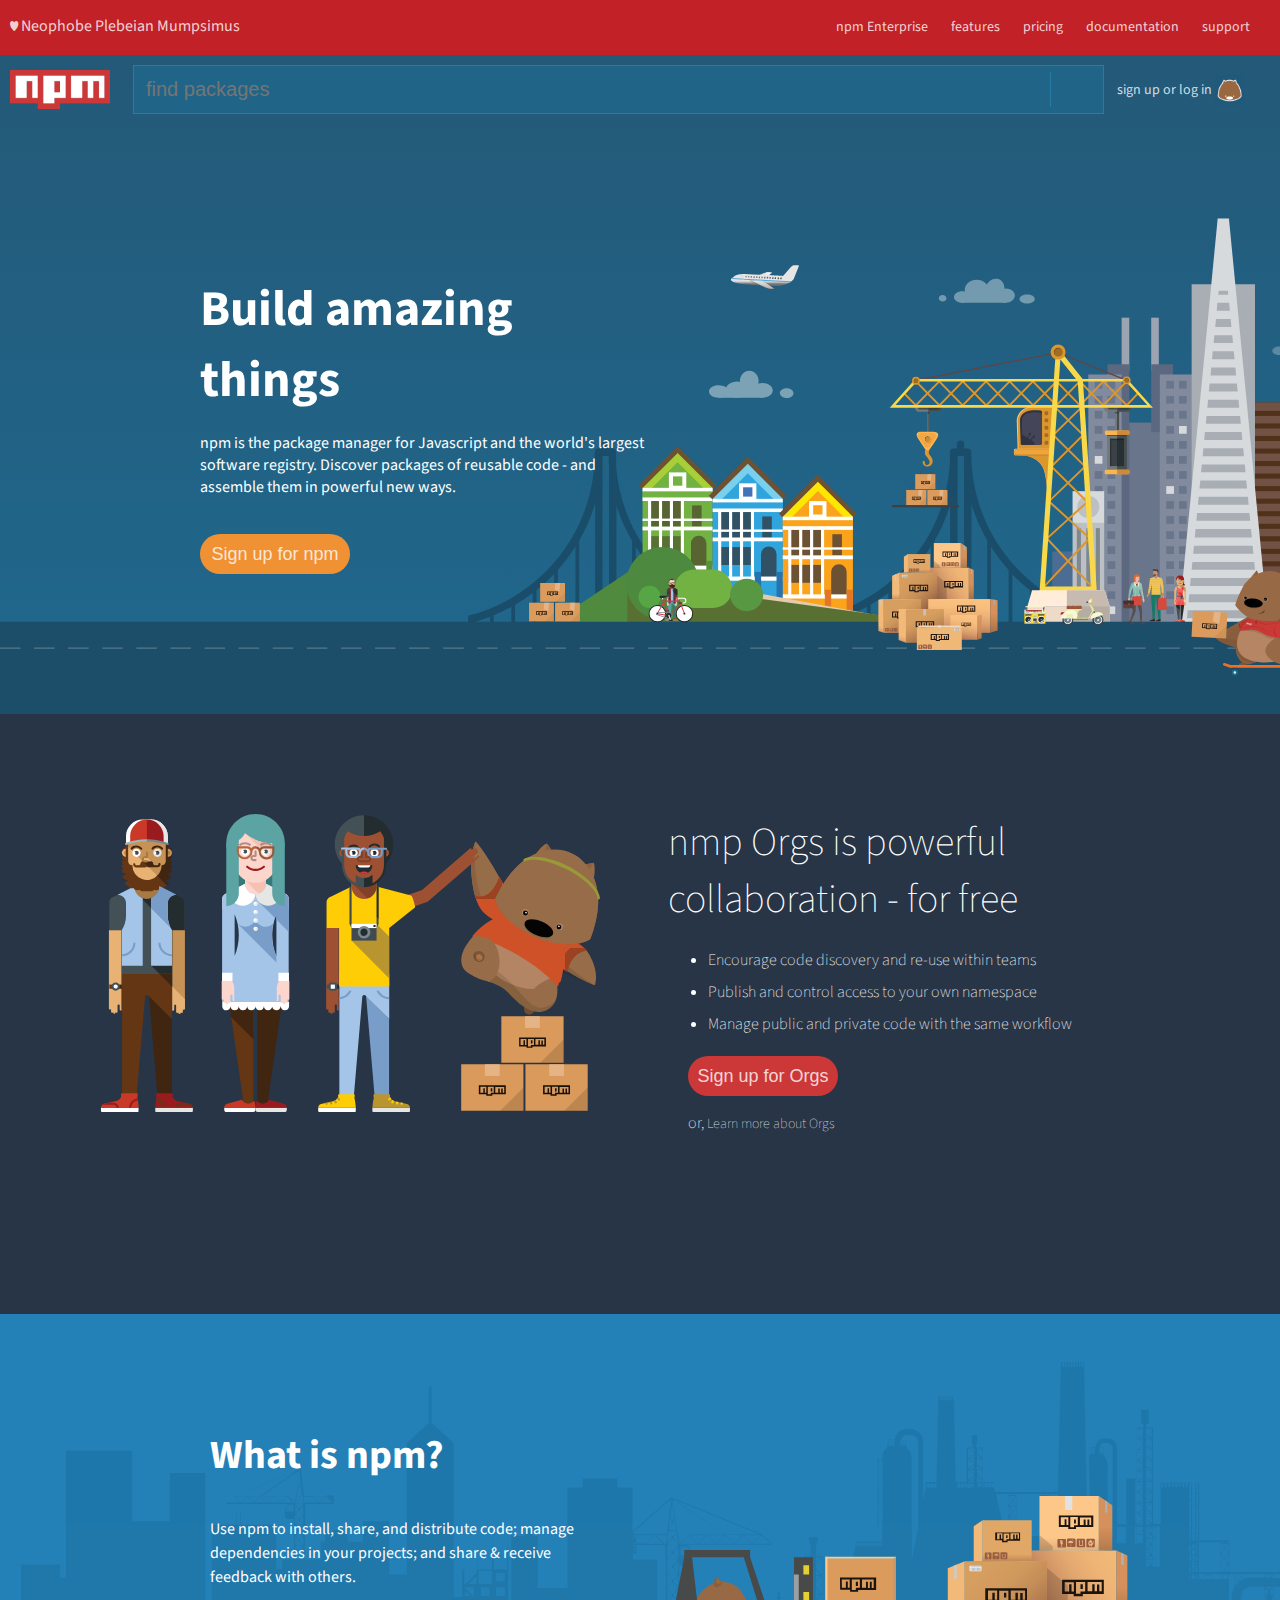
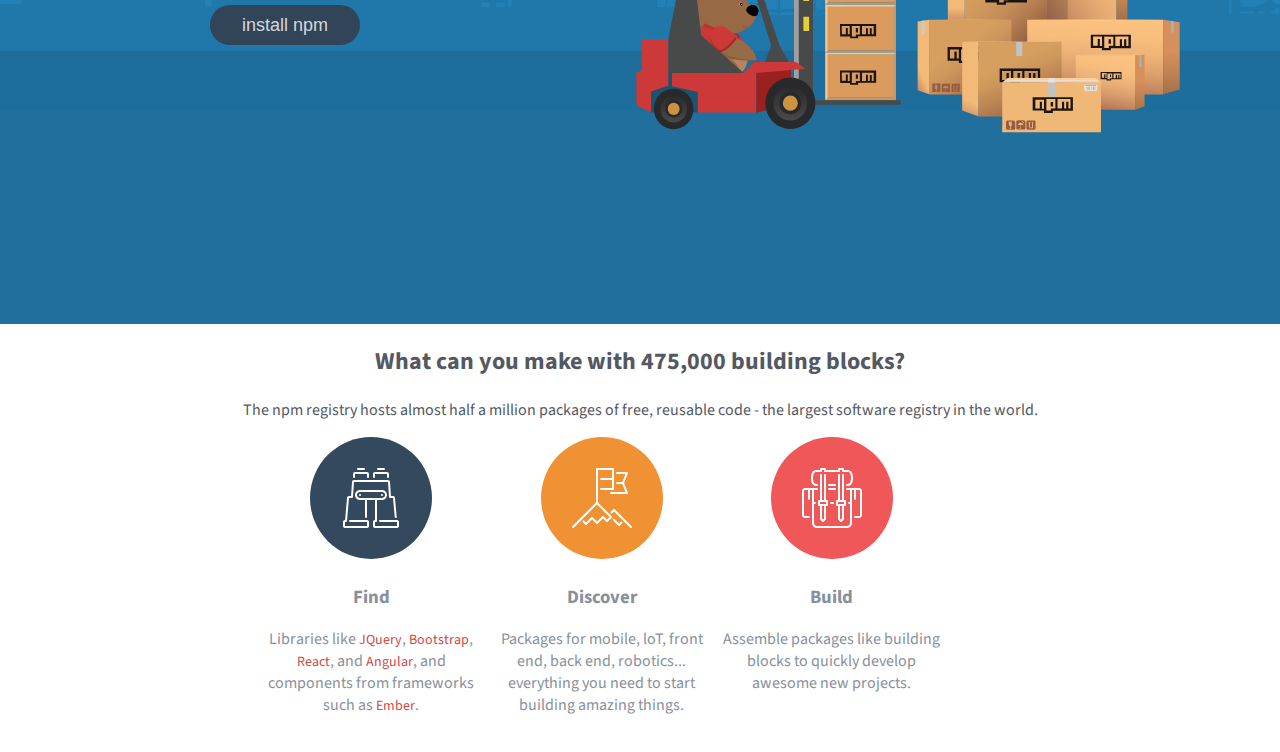
==== index.html @ 49d5bdac "Latest update for npm practice" ====
<!DOCTYPE html>
<html lang="en">
<head>
  <meta charset="UTF-8">
  <meta name="viewport" content="width=device-width, initial-scale=1.0">
  <meta http-equiv="X-UA-Compatible" content="ie=edge">
  <title>npm</title>
  <link rel="stylesheet" href="css/style.css">
  <link href="https://fonts.googleapis.com/css?family=Roboto|Source+Sans+Pro|Fira+Mono|Source+Sans+Pro|Roboto+Mono|Cutive+Mono" rel="stylesheet">
  <link rel="stylesheet" href="https://use.fontawesome.com/releases/v5.3.1/css/all.css" integrity="sha384-mzrmE5qonljUremFsqc01SB46JvROS7bZs3IO2EmfFsd15uHvIt+Y8vEf7N7fWAU" crossorigin="anonymous">
</head>
<body>
  <nav>
    <div class="top-left">
      <a href="#">♥︎</a>
      <span>Neophobe Plebeian Mumpsimus</span>
    </div>
    <ul class="top-right">
      <li><a href="#">npm Enterprise</a></li>
      <li><a href="#">features</a></li>
      <li><a href="#">pricing</a></li>
      <li><a href="#">documentation</a></li>
      <li><a href="#">support</a></li>
    </ul>
  </nav>

  <header>
    <div class="search-group">
      <div class="search-left">
        <img src="images/npm-logo.png" alt="npm logo">
          <div class="header-search">
              <input type="text" class="form-control empty" id="iconified" placeholder="find packages" /> 
              <i class="fas fa-search fa-2x bordered"></i>
          </div>
      </div>
        <div class="search-right">
          <article class="words">
            <a href="#">sign up</a>
            <span> or </span>
            <a href="#">log in</a>
          </article>
          <img src="images/bear-logo.png" alt="bear head logo">
        </div>
      </div>
    <div class="main-header">
      <div class="content-header">
        <h1>Build amazing things</h1>
        <p>npm is the package manager for Javascript and the world's largest software registry. Discover packages of reusable code - and assemble them in powerful new ways.</p>
        <button>Sign up for npm</button>
      </div>
  </div>
  </header>

  <section id="section-one">
    <div class="collab-section">
      <img src="images/collaboration.svg" alt="collaboration">
      <div class="collab-content">
        <h1 class="heading">nmp Orgs is powerful collaboration - for free</h1>
        <ul>
          <li>Encourage code discovery and re-use within teams</li>
          <li>Publish and control access to your own namespace</li>
          <li>Manage public and private code with the same workflow</li>
        </ul>
          <div class="sign-btn">
            <button>Sign up for Orgs</button>
            <p>or, <a href="#">Learn more about Orgs</a></p>
          </div>
      </div>
    </div>
  </section>

  <section id="section-two">
    <div class="info-section">
     <h2 class="heading-info">What is npm?</h2>
      <p>Use npm to install, share, and distribute code; manage dependencies in your projects; and share & receive feedback with others. </p>
      <button>install npm</button>
    </div>
  </section>

  <section id="section-three">
    <div class="top-make">
      <h2>What can you make with 475,000 building blocks?</h2>
      <p>The npm registry hosts almost half a million packages of free, reusable code - the largest software registry in the world.</p>  
    </div>

    <div class="bottom-make">
    <div class="find">
      <img src="images/binoculars.svg" alt="binoculars icon">
      <h3>Find</h3>
      <p>Libraries like <a href="#">JQuery</a>, <a href="#">Bootstrap</a>, <a href="#">React</a>, and <a href="#">Angular</a>, and components from frameworks such as <a href="#">Ember</a>.</p>
    </div>

    <div class="discover">
      <img src="images/mountain-flag.svg" alt="mountain and flag icon">
      <h3>Discover</h3>
      <p>Packages for mobile, loT, front end, back end, robotics... everything you need to start building amazing things.</p>
    </div>

    <div class="build">
      <img src="images/backpack.svg" alt="backpack icon">
      <h3>Build</h3> 
      <p>Assemble packages like building blocks to quickly develop awesome new projects.</p>
    </div>
  </div>
  </section>
  
</body>
</html>
---- css/style.css ----
body {
  padding: 0;
  margin: 0;
  font-family: 'Source Sans Pro', sans-serif;
}

nav {
  background-color: #C12127;
  color: rgba(255,255,255,0.8);
  padding-top: 15px;
  height: 40px;
  margin: 0;
}

nav a {
  color: rgba(255,255,255,0.8);
  text-decoration: none;
}

.top-right {
  float: right;
  padding: 0;
  margin: 0 20px 0 0;
}

.top-right li {
  display: inline-block;
  margin: 0 10px;
}

.top-left {
  display: inline-block;
  vertical-align: text-bottom;
  padding-left: 10px;
}

header {
  background-image: url(../images/city-scape.svg);
}

.search-group {
  display: inline-block;
  width: 100%;
  margin-top: 10px;
}

.search-left img {
  width: 100px;
  height: auto;
  padding: 0;
  margin: 0;
}

.search-left {
  display: inline-block;
  width: 87%;
  height: auto;
}

.search-left img, input {
  display: inline-block;
  height: auto;
  margin: 5px 0;
  vertical-align: middle;
  margin-left: 10px;
}

.search-left input {
  width: 93%;
  height: 35px;
  font-size: 125%;
  background-color: rgb(32, 101, 136);
  border: none;
  outline: none;
  padding-right: 0;
  margin-right: 0;
}


div.header-search {
  background-color: rgb(32, 101, 136);
  border: 1px solid #277ba5;
  width: 87%;
  display: inline-block;
  margin-left: 20px;
  margin-right: 0;
}

i.bordered {
  height: 35px;
  border-left: 1px solid #277ba5;
  display: inline-block;
  width: 3%;
  padding-left: 7px;
}

.fas {
  vertical-align: middle;
  color: rgba(255,255,255,0.8);
}

.search-right {
  display: inline-block;
  width: 10%;
  margin-left: 0;
}

.search-right img {
  width: 30px;
}

.search-right img, .words {
  display: inline-block;
  vertical-align: middle;
}

.search-right .words, a {
  color: rgba(255,255,255,0.8);
  text-decoration: none;
  font-size: 14px;
}

.main-header {
  width: 100%;
  height: 600px;
  margin: 0 auto;
  display: inline-block;
}

.content-header {
  width: 35%;
  margin: 160px auto 0 200px;;
  color: #fff;
}

.content-header h1 {
  font-size: 50px;
  margin-bottom: 0;
}

.content-header button {
  background-color: rgb(240, 146, 51);
  color: rgba(255,255,255,0.8);
  width: 150px;
  height: 40px;
  border-radius: 25px; 
  border: none;
  font-size: 18px;
  margin-top: 20px;
  -webkit-transition: background-color .5s;
  -moz-transition: background-color .5s;
  -o-transition: background-color .5s;
  transition: background-color .5s; 
}

.content-header button:hover {
  background-color: rgb(237, 128, 18);
  cursor: pointer;
}

.collab-section {
  background-color: rgb(39, 53, 71);
  color: #fff;
  height: 600px;
  margin: 0;
  padding: 0;
}

.collab-section img {
  width: 500px;
  height: auto;
  margin: 100px 0 0 100px;
}

.collab-content {
  width: 40%;
  float: right;
  margin: 100px 100px 0 0;
  font-weight: lighter;
}

.collab-content button {
  background-color: rgb(203, 56, 55);
  color: rgba(255,255,255,0.8);
  width: 150px;
  height: 40px;
  border-radius: 25px; 
  border: none;
  font-size: 18px;
}

.collab-content button:hover {
  cursor: pointer;
}

.sign-btn {
  margin: 10px 0 0 20px;
}

.heading {
  font-size: 40px;
  font-weight: lighter;
  margin: 0;
  width: 80%;
}

.collab-content a:hover {
  text-decoration: underline;
  font-weight: bold;
}

.collab-content li {
  line-height: 200%;
}

#section-two {
  background-image: url(../images/forklift.svg);
  background-repeat: no-repeat;
  background-size: cover;
  height: 600px;
  margin: 0;
  padding-top: 10px;
  position: relative;
}

.info-section {
  position: absolute;
  color: #fff;
  width: 30%;
  left: 200px;
  top: 70px;
  padding: 10px;
}

.heading-info {
  font-size: 40px;
}

.info-section button {
  background-color: rgb(49, 68, 88);
  color: rgba(255,255,255,0.8);
  width: 150px;
  height: 40px;
  border-radius: 25px; 
  border: none;
  font-size: 18px;
  -webkit-transition: background-color .5s;
  -moz-transition: background-color .5s;
  -o-transition: background-color .5s;
  transition: background-color .5s;
}

.info-section button:hover {
  background-color:rgb(64, 88, 114);
  cursor: pointer; 
}

.info-section p {
  line-height: 150%;
}

.top-make {
  margin: 20px auto 0;
  width: 80%;
  text-align: center;
  color: rgb(83, 88, 98);
}

.bottom-make {
  margin: 0 auto 20px;
  width: 60%;
  text-align: center;
  display: flex;
  color: rgb(135, 145, 156);
}

.bottom-make a {
  color: rgb(208, 74, 73);
}

.bottom-make a:hover {
  text-decoration: underline;
}

.find, .discover, .build {
  width: 30%;
  justify-content: space-between;
}
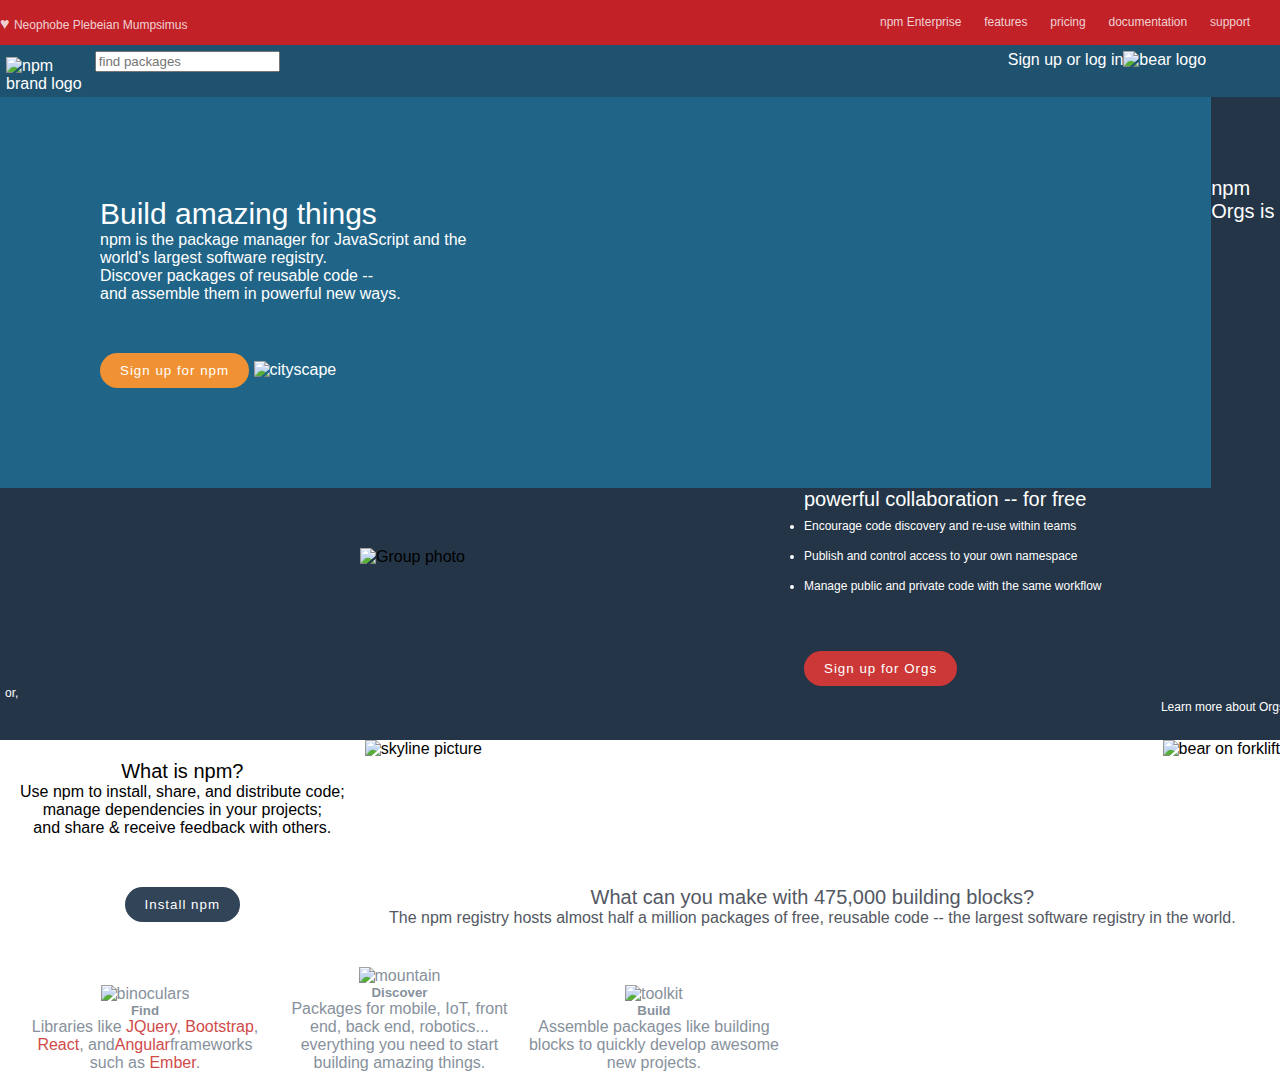
==== commit af2e4bb4: "updated prework html assignment" ====
--- a/index.html
+++ b/index.html
@@ -5,104 +5,111 @@
   <meta name="viewport" content="width=device-width, initial-scale=1.0">
   <meta http-equiv="X-UA-Compatible" content="ie=edge">
   <title>npm</title>
-  <link rel="stylesheet" href="css/style.css">
-  <link href="https://fonts.googleapis.com/css?family=Roboto|Source+Sans+Pro|Fira+Mono|Source+Sans+Pro|Roboto+Mono|Cutive+Mono" rel="stylesheet">
-  <link rel="stylesheet" href="https://use.fontawesome.com/releases/v5.3.1/css/all.css" integrity="sha384-mzrmE5qonljUremFsqc01SB46JvROS7bZs3IO2EmfFsd15uHvIt+Y8vEf7N7fWAU" crossorigin="anonymous">
+  <link rel="stylesheet" type="text/css" href="style.css">
 </head>
 <body>
-  <nav>
-    <div class="top-left">
-      <a href="#">♥︎</a>
-      <span>Neophobe Plebeian Mumpsimus</span>
+  <!-- Your code goes here -->
+
+  <!--Nav Bar-->
+<nav>
+  <div class="top-left">
+    <a class = "heart" href="#">♥︎</a>
+    <span class="acronym">Neophobe Plebeian Mumpsimus</span>
+  </div>
+  <ul class="top-links">
+    <li><a href="#">npm Enterprise</a></li>
+    <li><a href="#">features</a></li>
+    <li><a href="#">pricing</a></li>
+    <li><a href="#">documentation</a></li>
+    <li><a href="#">support</a></li>
+  </ul>
+</nav>
+
+<!--Header w/ Heading-->
+<section class="top-background">
+  <div class="search-bar div-shape">
+  <img class="npm" src="../img/npm-logo.png" alt="npm brand logo">
+  <form class="top-form" action="#" placeholder="find packages">
+    <label for="text">
+      <input placeholder ="find packages" type="text">
+    </label>
+  </form>
+  <p class="bear">Sign up or log in</p>
+  <img class="bear" src="../img/bear-logo.png" alt="bear logo">
+  </div>
+  <div class="first-center div-shape">
+  <h2 class="top motto">Build amazing things</h2>
+  <p>npm is the package manager for JavaScript and the <br> world's largest
+  software registry. <br> Discover packages of reusable code -- <br> and assemble them in powerful new ways.</p>
+  <button class="orange">Sign up for npm</button>
+  <img class="cs" src="../img/city-scape.svg" width:100px; height: 100px; alt="cityscape">
+  </div>
+  </div>
+</section>
+
+<!--Section 1 w/ Heading and Ul-->
+<section id="Features" class="second-bg">
+  <div class="second-pic div-shape">
+      <img class="collabo" src="../img/collaboration.svg" width: 50px; height 50px; alt="Group photo">
+  </div>
+  <div class="second-text div-shape">
+      <h3>npm Orgs is powerful collaboration -- for free</h3>
+    <ul>
+      <li>Encourage code discovery and re-use within teams</li>
+      <li>Publish and control access to your own namespace</li>
+      <li>Manage public and private code with the same workflow</li>
+    </ul>
+    <button class="red">Sign up for Orgs</button>
+    <p>or,</p>
+    <a href="#">Learn more about Orgs</a>
+  </div>
+</section>
+
+<!--Section 2 w/ Heading-->
+<section id="About Us" class="third-bg">
+<div>
+  <img class="3rd" src="../img/3rdsection.jpe" alt="skyline picture">
+  <div class="third-text div-shape">
+  <h3>What is npm?</h3>
+  <p>Use npm to install, share, and distribute code; <br> manage dependencies in your projects; <br> and share & receive feedback with others.</p>
+<button class="gray">Install npm</button>
+</div>
+<div class="bear-lift">
+<img src="../img/forklift.svg" alt="bear on forklift">
+</div>
+</section>
+
+<!--Section 3 w/ Heading and Div's-->
+<section id="Options" class="fourth-bg">
+  <br>
+  <br>
+  <br>
+  <br>
+  <br>
+  <br>
+  <div class="fourth-box div-shape">
+<h3>What can you make with 475,000 building blocks?</h3>
+<p>The npm registry hosts almost half a million packages of free, reusable code -- the largest software registry in the world.</p>
+  </div>
+
+<div class="choices div-shape">
+  <div class="binoc">
+  <img src="../img/binoculars.svg" alt="binoculars">
+    <h5>Find</h5>
+      <p>Libraries like <span class="lang">JQuery</span>, <span class="lang">Bootstrap</span>, <span class="lang">React</span>, and<span class="lang">Angular</span>frameworks such as <span class="lang">Ember</span>.</p>
+      </div>
+      <div class="mtn">
+      <img src="../img/mountain-flag.svg" alt="mountain">
+    <h5>Discover</h5>
+      <p>Packages for mobile, IoT, front end, back end, robotics... everything you need to start building amazing things.</p>
+      </div>
+      <div class="bp">
+      <img src="../img/backpack.svg" alt="toolkit">
+  <h5>Build</h5>
+  <p>Assemble packages like building blocks to quickly develop awesome new projects.</p>
     </div>
-    <ul class="top-right">
-      <li><a href="#">npm Enterprise</a></li>
-      <li><a href="#">features</a></li>
-      <li><a href="#">pricing</a></li>
-      <li><a href="#">documentation</a></li>
-      <li><a href="#">support</a></li>
-    </ul>
-  </nav>
-
-  <header>
-    <div class="search-group">
-      <div class="search-left">
-        <img src="images/npm-logo.png" alt="npm logo">
-          <div class="header-search">
-              <input type="text" class="form-control empty" id="iconified" placeholder="find packages" /> 
-              <i class="fas fa-search fa-2x bordered"></i>
-          </div>
-      </div>
-        <div class="search-right">
-          <article class="words">
-            <a href="#">sign up</a>
-            <span> or </span>
-            <a href="#">log in</a>
-          </article>
-          <img src="images/bear-logo.png" alt="bear head logo">
-        </div>
-      </div>
-    <div class="main-header">
-      <div class="content-header">
-        <h1>Build amazing things</h1>
-        <p>npm is the package manager for Javascript and the world's largest software registry. Discover packages of reusable code - and assemble them in powerful new ways.</p>
-        <button>Sign up for npm</button>
-      </div>
-  </div>
-  </header>
-
-  <section id="section-one">
-    <div class="collab-section">
-      <img src="images/collaboration.svg" alt="collaboration">
-      <div class="collab-content">
-        <h1 class="heading">nmp Orgs is powerful collaboration - for free</h1>
-        <ul>
-          <li>Encourage code discovery and re-use within teams</li>
-          <li>Publish and control access to your own namespace</li>
-          <li>Manage public and private code with the same workflow</li>
-        </ul>
-          <div class="sign-btn">
-            <button>Sign up for Orgs</button>
-            <p>or, <a href="#">Learn more about Orgs</a></p>
-          </div>
-      </div>
     </div>
   </section>
 
-  <section id="section-two">
-    <div class="info-section">
-     <h2 class="heading-info">What is npm?</h2>
-      <p>Use npm to install, share, and distribute code; manage dependencies in your projects; and share & receive feedback with others. </p>
-      <button>install npm</button>
-    </div>
-  </section>
-
-  <section id="section-three">
-    <div class="top-make">
-      <h2>What can you make with 475,000 building blocks?</h2>
-      <p>The npm registry hosts almost half a million packages of free, reusable code - the largest software registry in the world.</p>  
-    </div>
-
-    <div class="bottom-make">
-    <div class="find">
-      <img src="images/binoculars.svg" alt="binoculars icon">
-      <h3>Find</h3>
-      <p>Libraries like <a href="#">JQuery</a>, <a href="#">Bootstrap</a>, <a href="#">React</a>, and <a href="#">Angular</a>, and components from frameworks such as <a href="#">Ember</a>.</p>
-    </div>
-
-    <div class="discover">
-      <img src="images/mountain-flag.svg" alt="mountain and flag icon">
-      <h3>Discover</h3>
-      <p>Packages for mobile, loT, front end, back end, robotics... everything you need to start building amazing things.</p>
-    </div>
-
-    <div class="build">
-      <img src="images/backpack.svg" alt="backpack icon">
-      <h3>Build</h3> 
-      <p>Assemble packages like building blocks to quickly develop awesome new projects.</p>
-    </div>
-  </div>
-  </section>
-  
 </body>
 </html>
--- a/style.css
+++ b/style.css
@@ -0,0 +1,214 @@
+* {
+  margin:0 auto;
+  max width: 100%;
+}
+
+body{
+  font-family: Verdana, Geneva, Tahoma, sans-serif;
+  font-weight:lighter;
+}
+
+.div-shape {
+  margin:0 auto;
+  padding:20px 20px;
+}
+button {
+  border-radius:25px;
+  color:white;
+  letter-spacing:1px;
+  padding:10px 20px;
+  border-style:none;
+  margin:50px 0 0 0;
+}
+.orange {
+  background-color: rgb(240,146,51);
+}
+
+.red {
+  background-color: rgb(203,56,55);
+}
+
+.gray {
+  background-color: rgb(49,68,88);
+}
+
+h2 {
+  font-size:30px;
+  font-weight:lighter;
+}
+
+h3 {
+  font-size: 20px;
+  font-weight: lighter;
+}
+
+/* span languages */
+
+.lang {
+  color: rgb(208,74,73);
+}
+ /* Nav Bar */
+nav {
+  background-color: #C12127;
+  color: rgba(255,255,255,0.8);
+  padding-top: 15px;
+  height: 30px;
+}
+
+nav a {
+  color: rgba(255,255,255,0.8);
+  text-decoration: none;
+}
+
+.acronym {
+  font-size:12px;
+}
+
+.top-left {
+  font-family: Verdana, Geneva, Tahoma, sans-serif;
+  position: absolute;
+}
+
+.top-links {
+  display: inline-block;
+  float: right;
+  padding: 0;
+  margin: 0 20px 0 0;
+  font-family: Verdana, Geneva, Tahoma, sans-serif;
+  font-size:10px;
+}
+
+.top-links li {
+  display: inline-block;
+  margin: 0 10px;
+  font-family: Verdana, Geneva, Tahoma, sans-serif;
+  font-size:12px;
+}
+
+/* Header */
+
+.npm {
+  width:7%;
+  padding: 6px 0 0 0;
+  float:left;
+}
+
+.top-form {
+  background: rgba(31,82,111);
+  width: 72%;
+  float:left;
+  max-width:100%;
+}
+
+.bear {
+  float:left;
+  height:40px;
+  position:relative;
+
+}
+
+#top-background {
+  background-color:rgb(31,82,111);
+}
+
+.search-bar {
+  background-color: rgb(31,82,111);
+  color:white;
+  height:40px;
+  padding:6px;
+}
+
+.first-center {
+  width:100%;
+  background: rgb(32,101,136);
+  color: white;
+  padding:100px;
+  float:left;
+  max-width:79%;
+}
+
+.cs {
+  
+}
+
+/* Section 1 */
+
+.second-bg {
+  background:rgb(36,53,71);
+  height:200%;
+}
+
+.collabo {
+  width:60%;
+  padding:60px 60px 60px 40px;
+  float:left;
+}
+
+.second-pic {
+  width:50%;
+}
+
+.second-text {
+  width:100%;
+  color:white;
+  font-size:12px;
+  padding:40px 5px 40px 5px;
+}
+
+/* Section 2 */
+
+.third-bg {
+  backg
+  background-color: rgb(40,50,70);
+  position:relative;
+  height:
+}
+
+.third-text {
+  text-align:center;
+  float:left;
+}
+
+.bear-lift {
+float:right;
+}
+
+/* Section 3 */
+
+.fourth-box {
+  text-align: center;
+  background-color:white;
+  color: rgb(83,88,98);
+}
+
+.choices {
+  background-color:white;
+  color: rgb(135,145,156);
+  display: inline-block;
+  text-align:center;
+}
+
+.binoc {
+  display: inline-block;
+  max-width:250px;
+}
+
+.mtn {
+  display: inline-block;
+  max-width:250px;
+}
+
+.bp {
+  display: inline-block;
+  max-width:250px;
+}
+
+.second-text ul {
+  line-height:30px;
+}
+
+.second-text a {
+  text-decoration:none;
+  color:white;
+  float: right;
+}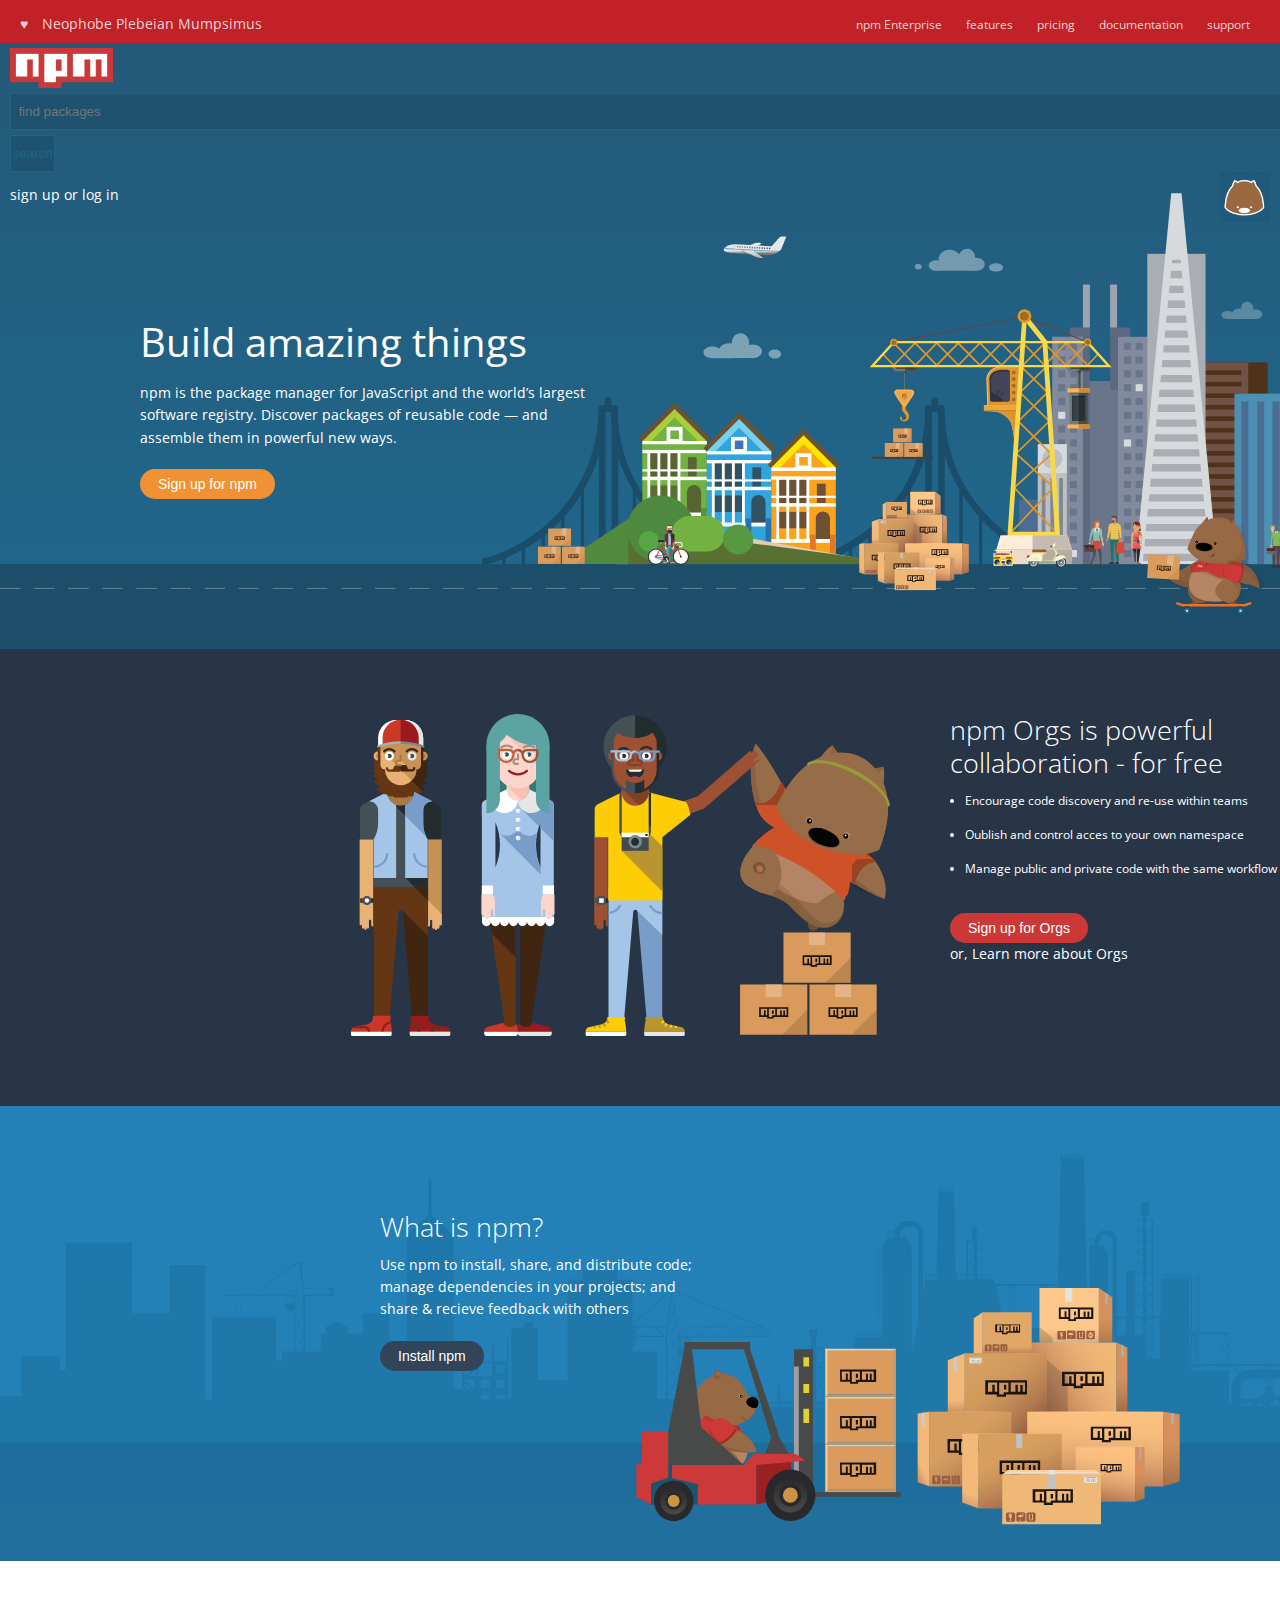
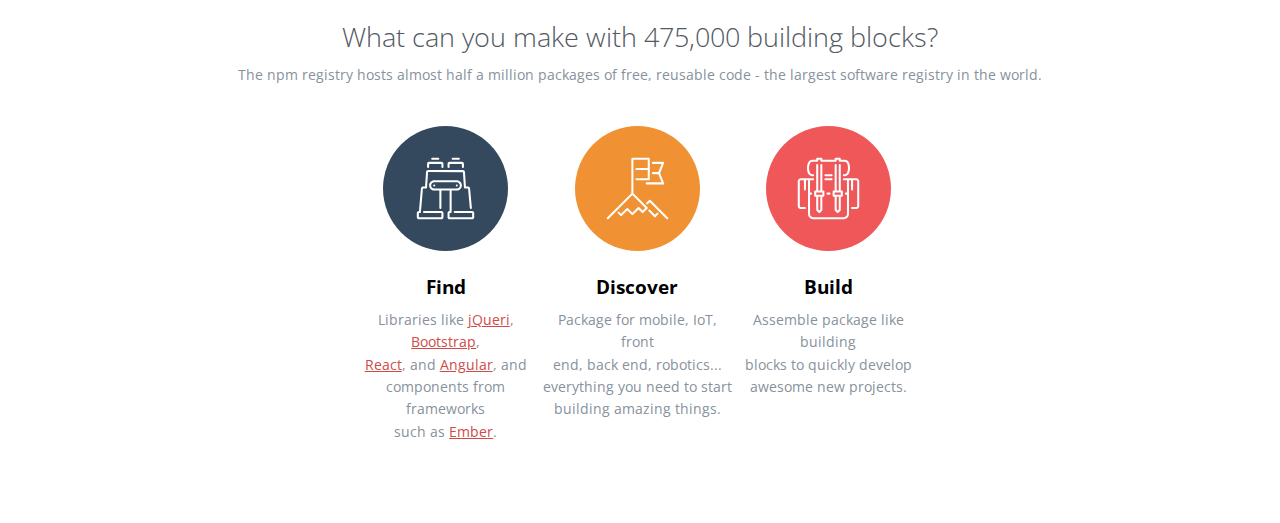
==== commit 94bc0d08: "Initial changes - I have unified buttons and I have fixed divs dimensions" ====
--- a/index.html
+++ b/index.html
@@ -1,114 +1,114 @@
 <!DOCTYPE html>
 <html lang="en">
 <head>
+  <link rel="stylesheet" type="text/css" href="styles.css">
   <meta charset="UTF-8">
   <meta name="viewport" content="width=device-width, initial-scale=1.0">
   <meta http-equiv="X-UA-Compatible" content="ie=edge">
   <title>npm</title>
-  <link rel="stylesheet" type="text/css" href="style.css">
 </head>
 <body>
-  <!-- Your code goes here -->
 
-  <!--Nav Bar-->
-<nav>
-  <div class="top-left">
-    <a class = "heart" href="#">♥︎</a>
-    <span class="acronym">Neophobe Plebeian Mumpsimus</span>
-  </div>
-  <ul class="top-links">
-    <li><a href="#">npm Enterprise</a></li>
-    <li><a href="#">features</a></li>
-    <li><a href="#">pricing</a></li>
-    <li><a href="#">documentation</a></li>
-    <li><a href="#">support</a></li>
-  </ul>
-</nav>
+  <!-- barra de navegación -->
+  <nav>
+    <div class="top-left">
+      <a class="heart" href="#">♥︎</a>
+      <span class="acronym">Neophobe Plebeian Mumpsimus</span>
+    </div>
+    <ul class="top-links">
+      <li><a href="#">npm Enterprise</a></li>
+      <li><a href="#">features</a></li>
+      <li><a href="#">pricing</a></li>
+      <li><a href="#">documentation</a></li>
+      <li><a href="#">support</a></li>
+    </ul>
+  </nav>
 
-<!--Header w/ Heading-->
-<section class="top-background">
-  <div class="search-bar div-shape">
-  <img class="npm" src="../img/npm-logo.png" alt="npm brand logo">
-  <form class="top-form" action="#" placeholder="find packages">
-    <label for="text">
-      <input placeholder ="find packages" type="text">
-    </label>
-  </form>
-  <p class="bear">Sign up or log in</p>
-  <img class="bear" src="../img/bear-logo.png" alt="bear logo">
-  </div>
-  <div class="first-center div-shape">
-  <h2 class="top motto">Build amazing things</h2>
-  <p>npm is the package manager for JavaScript and the <br> world's largest
-  software registry. <br> Discover packages of reusable code -- <br> and assemble them in powerful new ways.</p>
-  <button class="orange">Sign up for npm</button>
-  <img class="cs" src="../img/city-scape.svg" width:100px; height: 100px; alt="cityscape">
-  </div>
-  </div>
-</section>
+  <!-- header -->
+  <header>
+    <div class="top-background">
+      <img class="header-logo" src="images/npm-logo.png" alt="logo">
+      <form class="top-left" action="#">
+        <input class="header-bar" type="text" placeholder="  find packages">
+        <button class="search-bar" type="submit" value="send">search</button>
+      </form>
+      <div>
+        <p class="header-link"><a href="#">sign up</a> or <a href="#">log in</a></p>
+        <img class="log-bear" src="images/bear-logo.png" alt="bear logo">
+      </div>
+    </div>
+    <div class="clearfix"></div>
+    <div class="header-content">
+        <h1>Build amazing things</h1>
+        <p>npm is the package manager for JavaScript and the world’s largest
+          <br>software registry. Discover packages of reusable code — and
+          <br>assemble them in powerful new ways.</p>
+        <button class="button"><a href="#">Sign up for npm</a></button>
+    </div>
+  </header>
 
-<!--Section 1 w/ Heading and Ul-->
-<section id="Features" class="second-bg">
-  <div class="second-pic div-shape">
-      <img class="collabo" src="../img/collaboration.svg" width: 50px; height 50px; alt="Group photo">
-  </div>
-  <div class="second-text div-shape">
-      <h3>npm Orgs is powerful collaboration -- for free</h3>
+  <!-- primera sección -->
+  <section id="collaboration">
+  <div class="collaboration-content">
+    <img src="images/collaboration.svg" alt="collaboration image" width="60%" height="60%" relative>
+    <div class="collaboration-text">
+    <h2>npm Orgs is powerful<br>collaboration - for free</h2>
     <ul>
       <li>Encourage code discovery and re-use within teams</li>
-      <li>Publish and control access to your own namespace</li>
+      <li>Oublish and control acces to your own namespace</li>
       <li>Manage public and private code with the same workflow</li>
     </ul>
-    <button class="red">Sign up for Orgs</button>
-    <p>or,</p>
-    <a href="#">Learn more about Orgs</a>
+    <button class="button collaboration-button"><a href="#">Sign up for Orgs</a></button>
+    <br><p>or, <a href="#">Learn more about Orgs</a></p>
   </div>
-</section>
+  </div><div class="clearfix"></div>
+  </section>
 
-<!--Section 2 w/ Heading-->
-<section id="About Us" class="third-bg">
-<div>
-  <img class="3rd" src="../img/3rdsection.jpe" alt="skyline picture">
-  <div class="third-text div-shape">
-  <h3>What is npm?</h3>
-  <p>Use npm to install, share, and distribute code; <br> manage dependencies in your projects; <br> and share & receive feedback with others.</p>
-<button class="gray">Install npm</button>
-</div>
-<div class="bear-lift">
-<img src="../img/forklift.svg" alt="bear on forklift">
-</div>
-</section>
+  <!-- segunda sección -->
+  <section id="information-npm">
+    <div class="information-text">
+    <h2>What is npm?</h2>
+    <p>Use npm to install, share, and distribute code;
+      <br>manage dependencies in your projects; and
+      <br>share & recieve feedback with others</p>
+    <button class="button information-button"><a href="#">Install npm</a></button>
+    </div><div class="clearfix"></div>
+  </section>
 
-<!--Section 3 w/ Heading and Div's-->
-<section id="Options" class="fourth-bg">
-  <br>
-  <br>
-  <br>
-  <br>
-  <br>
-  <br>
-  <div class="fourth-box div-shape">
-<h3>What can you make with 475,000 building blocks?</h3>
-<p>The npm registry hosts almost half a million packages of free, reusable code -- the largest software registry in the world.</p>
+  <!-- tercera sección -->
+  <section id="build">
+  <div class="build-heading">
+    <h2>What can you make with 475,000 building blocks?</h2>
+    <p class="paragraph">The npm registry hosts almost half a million packages of free, reusable code - the largest software registry in the world.</p>
   </div>
 
-<div class="choices div-shape">
-  <div class="binoc">
-  <img src="../img/binoculars.svg" alt="binoculars">
-    <h5>Find</h5>
-      <p>Libraries like <span class="lang">JQuery</span>, <span class="lang">Bootstrap</span>, <span class="lang">React</span>, and<span class="lang">Angular</span>frameworks such as <span class="lang">Ember</span>.</p>
-      </div>
-      <div class="mtn">
-      <img src="../img/mountain-flag.svg" alt="mountain">
-    <h5>Discover</h5>
-      <p>Packages for mobile, IoT, front end, back end, robotics... everything you need to start building amazing things.</p>
-      </div>
-      <div class="bp">
-      <img src="../img/backpack.svg" alt="toolkit">
-  <h5>Build</h5>
-  <p>Assemble packages like building blocks to quickly develop awesome new projects.</p>
+  <div class="build-content">
+    <div class="build-box col-3">
+      <img class="img" src="images/binoculars.svg" alt="binoculars image">
+      <h3>Find</h3>
+      <p>Libraries like <a href="#">jQueri</a>, <a href="#">Bootstrap</a>,
+        <br><a href="#">React</a>, and <a href="#">Angular</a>, and
+        <br>components from frameworks
+        <br>such as <a href="#">Ember</a>.</p>
     </div>
+    
+    <div class="build-box col-3 col-middle">
+      <img class="img" src="images/mountain-flag.svg" alt="mountain image">
+      <h3>Discover</h3>
+      <p>Package for mobile, IoT, front
+        <br>end, back end, robotics...
+        <br>everything you need to start
+        <br>building amazing things.</p>
     </div>
+
+    <div class="build-box col-3">
+      <img class="img" src="images/backpack.svg" alt="backpack image">
+      <h3>Build</h3>
+      <p>Assemble package like building
+        <br>blocks to quickly develop
+        <br>awesome new projects.</p>
+    </div>
+  </div><div class="clearfix"></div>
   </section>
 
 </body>
--- a/styles.css
+++ b/styles.css
@@ -0,0 +1,248 @@
+@import url('https://fonts.googleapis.com/css?family=Open+Sans:300,400');
+
+* {
+  margin: 0;
+  padding: 0;
+}
+
+.clearfix { clear: both;}
+
+body{
+  font-family: "Open Sans", sans-serif;
+  line-height: 1.4em;
+}
+
+h1 {
+  font-size: 2.5rem;
+  line-height: 2em;
+  font-weight: normal;
+}
+
+h2 {
+  font-size: 1.7em;
+  line-height: 1.2em;
+  font-weight: lighter;
+  margin-bottom: 10px;
+}
+
+h3 {
+  color: black;
+  margin-bottom: 10px;
+}
+
+p {
+  font-size: 14px;
+}
+
+li {
+  margin-bottom: 12px;
+  margin-left: 15px;
+  font-size: 12px;
+}
+
+.button {
+  background: rgb(240, 146, 51);
+  color: #fff;
+  font-size: 14px;
+  border: none;
+  border-radius: 20px;
+  margin-top: 20px;
+  padding: 7px 18px;
+}
+
+/* Estilos del Navegador-Menú */
+
+nav {
+  background-color: #C12127;
+  color: rgba(255,255,255,0.8);
+  padding: 13px 0 30px;
+  font-size: .875rem;
+}
+
+nav a {
+  color: rgba(255,255,255,0.8);
+  text-decoration: none;
+}
+
+.top-left {
+  margin: 0 10px;
+  float:left;
+}
+
+.heart {
+  margin: 0 10px;
+}
+
+.top-links {
+  display: inline-block;
+  float: right;
+  padding: 0;
+  margin: 0 20px 0 0;
+}
+
+.top-links li {
+  display: inline-block;
+  margin: 0 10px;
+}
+
+/* Estilos del Header */
+
+#top-background {
+  background: rgb(32, 101, 136);
+}
+
+header {
+  background: url(images/city-scape.svg) 0 0 no-repeat;
+  background-size: cover;
+  padding: 0 0 150px;
+  color: #fff;
+}
+
+          /* Primer Div */
+.header-logo {
+  height: 40px;
+  margin: 5px 0 0 10px;
+  float: left;
+}
+
+.header-bar {
+  background: rgb(31, 82, 111);
+  width: 1300px;
+  height: 35px;
+  margin-top: 5px;
+  border: 1px solid rgb(32, 101, 136);
+  float: left;
+}
+
+.search-bar {
+  background: rgb(31, 82, 111);
+  color: rgb(32, 101, 136);
+  width: 45px;
+  height: 37px;
+  margin-top: 5px;
+  border: 1px solid rgb(32, 101, 136);
+  float: left;
+}
+
+header a {
+  color: #fff;
+  text-decoration: none;
+}
+
+.header-link {
+  float: left;
+  position:relative;
+  margin: 12px 0 0px 10px;
+}
+
+.log-bear {
+  float:right;
+  position: relative;
+  height:50px;
+  margin-right: 10px;
+}
+
+          /* Segundo Div */
+
+.header-content {
+  width: 1000px;
+  margin: 80px auto 0;
+}
+
+/*  Estilos de la primera sección */
+
+#collaboration {
+  background: rgb(39, 53, 71);
+  width: auto;
+  padding: 5px 0 70px;
+  margin: 0 auto;
+  color: #fff;
+}
+
+#collaboration a {
+  text-decoration: none;
+  color: #fff;
+}
+
+.collaboration-content{
+  width: 1200px;
+  margin: 0 350px;
+}
+
+#collaboration img{
+  width: 45%;
+  float: left;
+  margin: 5% 5% 0 0;
+}
+
+.collaboration-text {
+  width: 50%;
+  float: left;
+  margin: 60px 0 0;
+}
+
+.collaboration-button {
+  background: rgb(203, 56, 55);
+}
+
+/* Estilos de la segunda sección */
+
+#information-npm {
+  background: url(images/forklift.svg) 0 0 no-repeat;
+  background-size: cover;
+  padding: 5px 0 450px;
+  color: #fff;
+  position: relative;
+}
+
+#information-npm a {
+  text-decoration: none;
+  color: #fff;
+}
+
+.information-text {
+  position: absolute;
+  margin: 100px 0 0 380px;
+}
+
+.information-button {
+  background: rgb(49, 68, 88);
+}
+
+/* Tercera sección*/
+
+.build-heading {
+  background: white;
+  text-align: center;
+  margin: 60px 0 40px;
+  color: rgb(83, 88, 98);
+}
+
+.build-heading .paragraph {
+  color: rgb(135, 145, 156);
+}
+
+.build-content {
+  margin: 0 auto;
+  color: rgb(135, 145, 156);
+  margin: 0 350px;
+}
+
+.build-box {
+  text-align: center;
+  padding-bottom: 80px;
+}
+
+.build-box .img {
+  width: 125px;
+  margin-bottom: 20px;
+}
+
+.build-box a{
+  color:rgb(208, 74, 73);
+}
+
+.col-3 {
+  float: left;
+  width: 33%;
+}
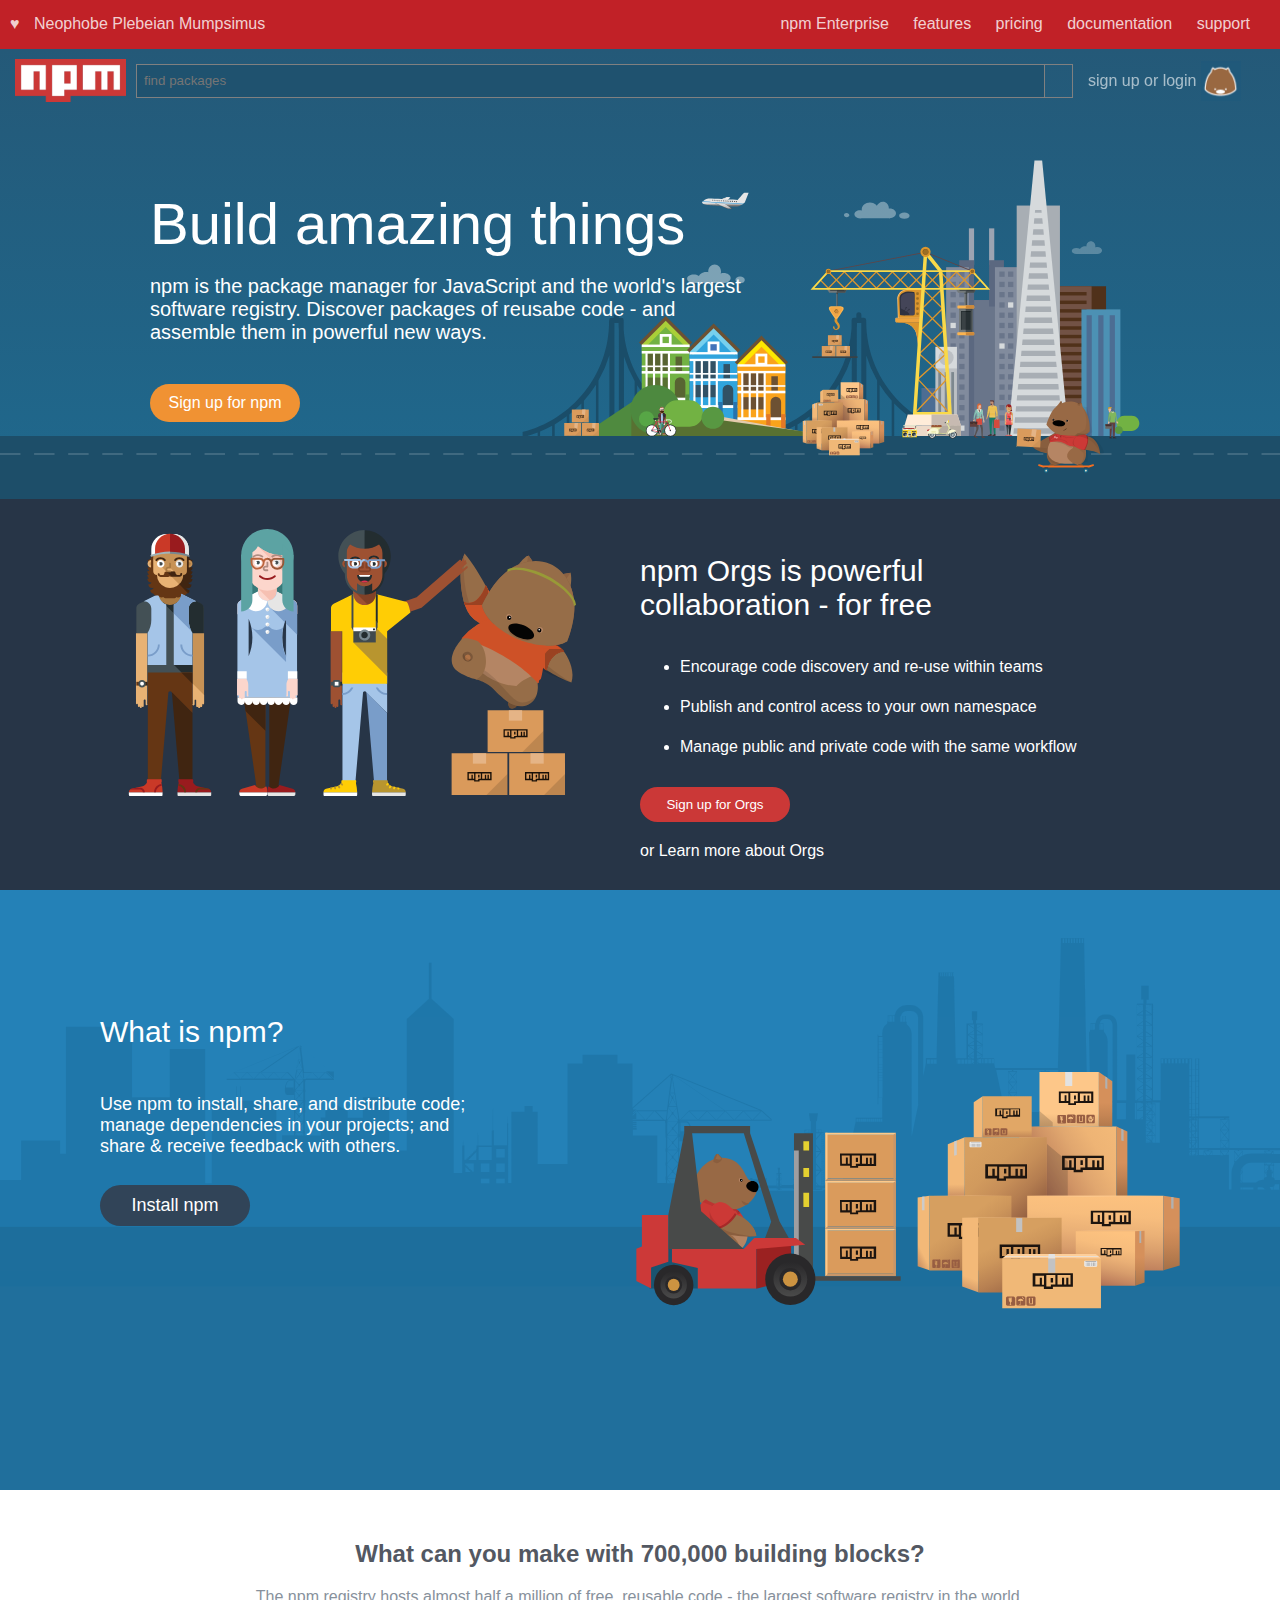
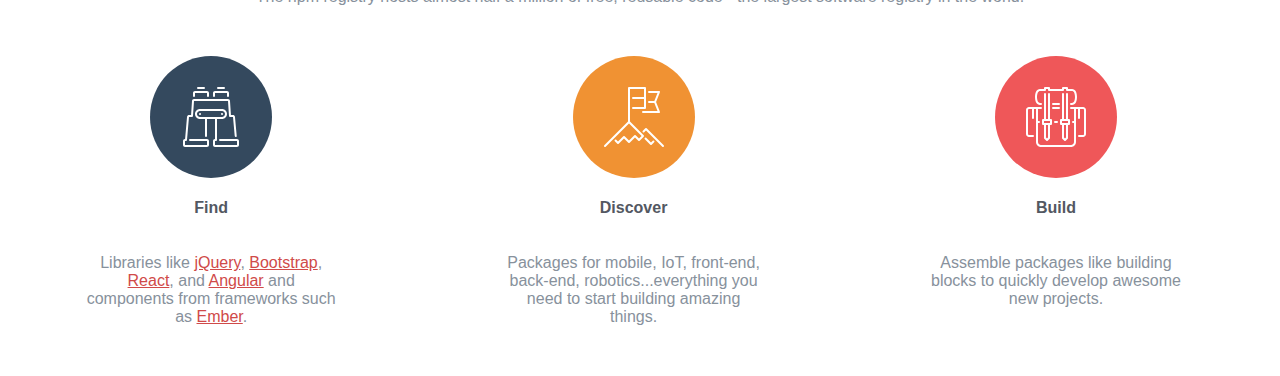
==== commit 06021349: "SofiaOrnelas - HTML Module Challenge" ====
--- a/index.html
+++ b/index.html
@@ -1,20 +1,22 @@
 <!DOCTYPE html>
 <html lang="en">
 <head>
-  <link rel="stylesheet" type="text/css" href="styles.css">
   <meta charset="UTF-8">
   <meta name="viewport" content="width=device-width, initial-scale=1.0">
   <meta http-equiv="X-UA-Compatible" content="ie=edge">
   <title>npm</title>
+  <link rel="stylesheet" type="text/css" href="style.css">
 </head>
+
 <body>
 
-  <!-- barra de navegación -->
   <nav>
+    
     <div class="top-left">
-      <a class="heart" href="#">♥︎</a>
+      <a class = "heart" href="#">♥︎</a>
       <span class="acronym">Neophobe Plebeian Mumpsimus</span>
     </div>
+
     <ul class="top-links">
       <li><a href="#">npm Enterprise</a></li>
       <li><a href="#">features</a></li>
@@ -22,93 +24,135 @@
       <li><a href="#">documentation</a></li>
       <li><a href="#">support</a></li>
     </ul>
+
   </nav>
+  
+  <header>
+    
+    <div class="search-bar">
 
-  <!-- header -->
-  <header>
-    <div class="top-background">
-      <img class="header-logo" src="images/npm-logo.png" alt="logo">
-      <form class="top-left" action="#">
-        <input class="header-bar" type="text" placeholder="  find packages">
-        <button class="search-bar" type="submit" value="send">search</button>
-      </form>
-      <div>
-        <p class="header-link"><a href="#">sign up</a> or <a href="#">log in</a></p>
-        <img class="log-bear" src="images/bear-logo.png" alt="bear logo">
-      </div>
+      <img id="logo" src="./images/npm-logo.png" alt="NPM logo"> 
+
+      <input type="text" placeholder="find packages"> 
+
+      <button><img src="./images/698627-icon-111-search-512.png"> </button>
+
+      <a href='#'> sign up or login </a> 
+
+      <img id="bear-logo" src="./images/bear-logo.png" alt="Bear logo"> 
+
     </div>
-    <div class="clearfix"></div>
-    <div class="header-content">
-        <h1>Build amazing things</h1>
-        <p>npm is the package manager for JavaScript and the world’s largest
-          <br>software registry. Discover packages of reusable code — and
-          <br>assemble them in powerful new ways.</p>
-        <button class="button"><a href="#">Sign up for npm</a></button>
+
+    <div class="city-box">
+      
+      <h2>
+        Build amazing things
+      </h2>
+
+      <p>
+        npm is the package manager for JavaScript and the world's largest
+        software registry. Discover packages of reusabe code - and assemble
+        them in powerful new ways.
+      </p>
+
+      <button> <a href="#">Sign up for npm</a> </button>
+
     </div>
   </header>
 
-  <!-- primera sección -->
-  <section id="collaboration">
-  <div class="collaboration-content">
-    <img src="images/collaboration.svg" alt="collaboration image" width="60%" height="60%" relative>
-    <div class="collaboration-text">
-    <h2>npm Orgs is powerful<br>collaboration - for free</h2>
-    <ul>
-      <li>Encourage code discovery and re-use within teams</li>
-      <li>Oublish and control acces to your own namespace</li>
-      <li>Manage public and private code with the same workflow</li>
-    </ul>
-    <button class="button collaboration-button"><a href="#">Sign up for Orgs</a></button>
-    <br><p>or, <a href="#">Learn more about Orgs</a></p>
-  </div>
-  </div><div class="clearfix"></div>
+  <section id="orgs">
+
+      <img src="images/collaboration.svg" alt="collaboration"> 
+
+    <div class="orgs-box">  
+      <h2>
+        npm Orgs is powerful collaboration - for free
+      </h2>
+  
+      <ul>
+        <li>
+          Encourage code discovery and re-use within teams
+        </li>
+        <li>
+          Publish and control acess to your own namespace
+        </li>
+        <li>
+          Manage public and private code with the same workflow
+        </li>
+      </ul>
+
+      <button> 
+        <a href="#">Sign up for Orgs</a>
+      </button> <br> or
+      <a href='#'> Learn more about Orgs </a>
+    </div>  
+    <div class="clearfix"> </div>
+  </section>
+  
+  <section id="install">
+    <div class="install-text">
+      <h2> What is npm? </h2>
+    
+      <p> 
+        Use npm to install, share, and distribute code;
+        manage dependencies in your projects; and
+        share & receive feedback with others.
+      </p>
+  
+      <button><a href=#>Install npm</a></button>
+    </div>
   </section>
 
-  <!-- segunda sección -->
-  <section id="information-npm">
-    <div class="information-text">
-    <h2>What is npm?</h2>
-    <p>Use npm to install, share, and distribute code;
-      <br>manage dependencies in your projects; and
-      <br>share & recieve feedback with others</p>
-    <button class="button information-button"><a href="#">Install npm</a></button>
-    </div><div class="clearfix"></div>
-  </section>
+  <section id="registry">
 
-  <!-- tercera sección -->
-  <section id="build">
-  <div class="build-heading">
-    <h2>What can you make with 475,000 building blocks?</h2>
-    <p class="paragraph">The npm registry hosts almost half a million packages of free, reusable code - the largest software registry in the world.</p>
-  </div>
+    <h2>
+        What can you make with 700,000 building blocks?
+    </h2>
 
-  <div class="build-content">
-    <div class="build-box col-3">
-      <img class="img" src="images/binoculars.svg" alt="binoculars image">
-      <h3>Find</h3>
-      <p>Libraries like <a href="#">jQueri</a>, <a href="#">Bootstrap</a>,
-        <br><a href="#">React</a>, and <a href="#">Angular</a>, and
-        <br>components from frameworks
-        <br>such as <a href="#">Ember</a>.</p>
+    <p class="grey"> The npm registry hosts almost half a million of free, reusable 
+        code - the largest software registry in the world.
+    </p>
+
+
+    <div class="bin">
+
+        <img src="images/binoculars.svg" alt="binoculars">
+
+        <h4> Find </h4>
+
+        <p class="grey" id="p-bin"> Libraries like <a href='#'> jQuery</a>, <a href='#'> Bootstrap</a>,
+        <a href='#'> React</a>, and <a href='#'> Angular</a> and components
+        from frameworks such as <a href='#'> Ember</a>.  
+        </p>
+    
+    </div>    
+
+    <div class="flag">  
+    
+        <img src="images/mountain-flag.svg" alt="mountain-flag">
+
+        <h4> Discover </h4>
+
+        <p class="grey" id="p-flag"> 
+          Packages for mobile, IoT, front-end, back-end, robotics...everything 
+          you need to start building amazing things. 
+        </p>
+    
     </div>
     
-    <div class="build-box col-3 col-middle">
-      <img class="img" src="images/mountain-flag.svg" alt="mountain image">
-      <h3>Discover</h3>
-      <p>Package for mobile, IoT, front
-        <br>end, back end, robotics...
-        <br>everything you need to start
-        <br>building amazing things.</p>
+    <div class="backpack">
+
+        <img src="images/backpack.svg">
+
+        <h4> Build </h4>
+
+        <p class="grey" id="p-backpack">
+          Assemble packages like building blocks to quickly develop awesome 
+          new projects.
+        </p>
+          
     </div>
-
-    <div class="build-box col-3">
-      <img class="img" src="images/backpack.svg" alt="backpack image">
-      <h3>Build</h3>
-      <p>Assemble package like building
-        <br>blocks to quickly develop
-        <br>awesome new projects.</p>
-    </div>
-  </div><div class="clearfix"></div>
+    <div class="clearfix"> </div>
   </section>
 
 </body>
--- a/style.css
+++ b/style.css
@@ -0,0 +1,275 @@
+body{
+    margin: unset;
+}
+
+nav {
+    background-color: #C12127;
+    color: rgba(255,255,255,0.8);
+    padding-top: 15px;
+    height: 34px;
+    font-family: Arial, Helvetica, sans-serif;
+  }
+  
+nav a {
+    color: rgba(255,255,255,0.8);
+    text-decoration: none;
+  }
+
+.top-left{
+    display: inline-block;
+    margin-left: 10px;
+}
+
+.top-links {
+    float: right;
+    padding: 0;
+    margin: 0 20px 0 0;
+  }
+  
+.top-links li {
+    display: inline-block;
+    margin: 0 10px;
+  }
+
+.acronym{
+    margin: 10px;
+}
+
+header{  
+    background-image: url(./images/city-scape.svg);
+    height: 450px;
+    background-color: rgb(32, 101, 136); 
+}   
+
+.search-bar{
+    display: flex;
+    align-items: center;
+    padding-top: 10px;
+    margin-left: 10px;
+}
+
+.search-bar #logo{
+    padding-right: 10px;
+    height: 43px;
+    margin-left: 5px;
+}
+
+.search-bar input{
+    background-color: rgb(31, 82, 111);
+    width: 850px;
+    height: 30px;
+    padding-right: 50px;
+    margin-right: 5px;
+    padding-left: 7px;
+    border: 1px solid grey;
+}
+
+.search-bar button{
+    background-color: transparent;
+    height: 34px;
+    margin-right: 5px;
+    margin-left: -6px;
+    border: 1px solid grey;
+}
+
+.search-bar button img{
+    width: 15px;
+    height: 15px;
+}
+
+.search-bar a{
+    color: white;
+    opacity: 0.6;
+    margin-right: 5px;
+    list-style-type: none;
+    text-decoration: none;
+    padding-left: 10px;
+    font-family: Arial, Helvetica, sans-serif;
+}
+
+.search-bar #bear-logo{
+    padding-right: 5px;
+    height: 40px;
+}
+
+.city-box {
+    width: 50%;
+    margin: 0 auto;
+    color: white;
+    float: left;
+    padding-left: 150px;
+    padding-top: 25px;
+    font-family: Arial, Helvetica, sans-serif;
+}
+
+.city-box h2 {
+    font-size: 58px;
+    font-weight: normal;
+    padding-top: 15px;
+}
+
+.city-box p {
+    font-size: 20px;
+    width: 600px;
+    margin-bottom: 40px;
+    margin-top: -30px;
+}
+
+.city-box button {
+    background-color: rgb(240, 146, 51);
+    border-radius: 30px;
+    padding: 10px;
+    font-size: 16px;
+    width: 150px;
+    border: none;
+}
+
+.city-box a {
+    text-decoration: none;
+    color: white;
+}
+
+#orgs{
+    background-color: rgb(39, 53, 71);
+    color: white;
+    padding-top: 30px;
+    padding-bottom: 30px;
+}
+#orgs img{
+    width: 35%;
+    float: left;
+    margin-left: 10%
+}
+
+.orgs-box{
+    margin: 0 auto 0 5px;
+    width: 50%;
+    float: right;
+    font-family: Arial, Helvetica, sans-serif;
+}
+
+.orgs-box h2{
+    font-size: 30px;
+    font-weight: normal;
+    width: 50%;
+}
+
+#orgs ul{
+    line-height: 40px;
+    margin-bottom: 20px;
+}
+#orgs button{
+    background-color: rgb(203, 56, 55);
+    border-radius: 30px;
+    border: none;
+    padding: 10px;
+    width: 150px;
+    margin-bottom: 20px;
+
+}
+#orgs a{
+    color: white;
+    text-decoration: none;
+}
+.clearfix{
+    clear: both;
+}
+
+#install{
+    background-image: url(./images/forklift.svg) ;
+    background-size: cover;
+    height: 600px;
+    position: relative;
+}
+
+.install-text{
+    color: white;
+    position: absolute;
+    padding-top: 100px;
+    padding-left: 100px;
+    font-family: Arial, Helvetica, sans-serif;
+}
+
+.install-text h2{
+    font-size: 30px;
+    font-weight: normal;
+}
+
+.install-text p{
+    width: 375px;
+    font-size: 18px;
+    margin-top: 10px;
+    padding-top: 20px;
+}
+
+.install-text button{
+    background-color: rgb(49, 68, 88);
+    border-radius: 30px;
+    border: none;
+    padding: 10px;
+    margin-top: 10px;
+    width: 150px;
+}
+
+.install-text a{
+    color: white;
+    text-decoration: none;
+    font-size: 18px;
+}
+
+#registry{
+    margin: 0 auto; 
+    background-color: white;
+    font-family: Arial, Helvetica, sans-serif;
+}
+
+#registry h2, #registry p{
+    text-align: center;
+}
+
+#registry h2{
+    margin-top: 50px;
+    color: rgb(83, 88, 98);
+}
+
+#registry p{
+    margin-bottom: 50px;
+}
+
+#registry .grey{
+    color: rgb(135, 145, 156);
+}
+
+.bin, .flag, .backpack{
+    width: 33%;
+    display: block;
+    float: left;
+}
+
+.bin a{
+    color: rgb(208, 74, 73);
+}
+.clearfix{
+    clear: both;
+}
+
+#registry .bin, #registry .flag, #registry .backpack{
+    text-align: center;
+    display: flex;
+    flex-flow:column;
+    align-items: center;
+}
+
+#registry h4{
+    color: rgb(83, 88, 98);
+}
+
+.bin #p-bin{
+    width: 250px;
+}
+.flag #p-flag{
+    width: 260px;
+}
+.backpack #p-backpack{
+    width: 250px;
+}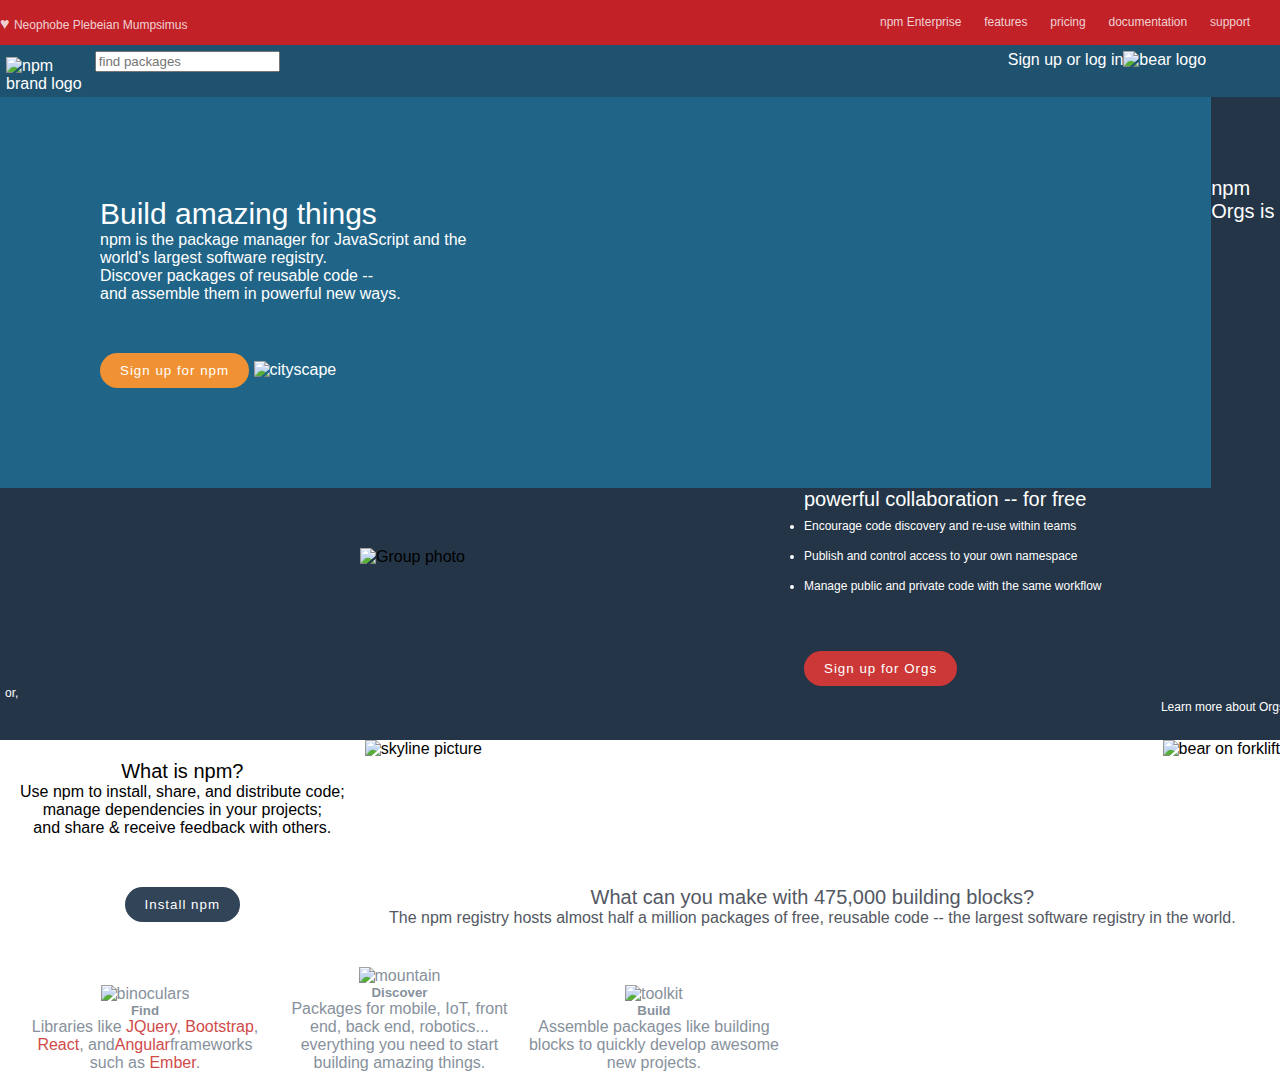
==== commit 985b4fbd: "Merge af2e4bb4bfc39152b52b1349d619535d2aa6c748 into d1d0f5d5d74f339c54553704d7e29dfd8fbf4cf8" ====
--- a/index.html
+++ b/index.html
@@ -7,152 +7,108 @@
   <title>npm</title>
   <link rel="stylesheet" type="text/css" href="style.css">
 </head>
+<body>
+  <!-- Your code goes here -->
 
-<body>
+  <!--Nav Bar-->
+<nav>
+  <div class="top-left">
+    <a class = "heart" href="#">♥︎</a>
+    <span class="acronym">Neophobe Plebeian Mumpsimus</span>
+  </div>
+  <ul class="top-links">
+    <li><a href="#">npm Enterprise</a></li>
+    <li><a href="#">features</a></li>
+    <li><a href="#">pricing</a></li>
+    <li><a href="#">documentation</a></li>
+    <li><a href="#">support</a></li>
+  </ul>
+</nav>
 
-  <nav>
-    
-    <div class="top-left">
-      <a class = "heart" href="#">♥︎</a>
-      <span class="acronym">Neophobe Plebeian Mumpsimus</span>
+<!--Header w/ Heading-->
+<section class="top-background">
+  <div class="search-bar div-shape">
+  <img class="npm" src="../img/npm-logo.png" alt="npm brand logo">
+  <form class="top-form" action="#" placeholder="find packages">
+    <label for="text">
+      <input placeholder ="find packages" type="text">
+    </label>
+  </form>
+  <p class="bear">Sign up or log in</p>
+  <img class="bear" src="../img/bear-logo.png" alt="bear logo">
+  </div>
+  <div class="first-center div-shape">
+  <h2 class="top motto">Build amazing things</h2>
+  <p>npm is the package manager for JavaScript and the <br> world's largest
+  software registry. <br> Discover packages of reusable code -- <br> and assemble them in powerful new ways.</p>
+  <button class="orange">Sign up for npm</button>
+  <img class="cs" src="../img/city-scape.svg" width:100px; height: 100px; alt="cityscape">
+  </div>
+  </div>
+</section>
+
+<!--Section 1 w/ Heading and Ul-->
+<section id="Features" class="second-bg">
+  <div class="second-pic div-shape">
+      <img class="collabo" src="../img/collaboration.svg" width: 50px; height 50px; alt="Group photo">
+  </div>
+  <div class="second-text div-shape">
+      <h3>npm Orgs is powerful collaboration -- for free</h3>
+    <ul>
+      <li>Encourage code discovery and re-use within teams</li>
+      <li>Publish and control access to your own namespace</li>
+      <li>Manage public and private code with the same workflow</li>
+    </ul>
+    <button class="red">Sign up for Orgs</button>
+    <p>or,</p>
+    <a href="#">Learn more about Orgs</a>
+  </div>
+</section>
+
+<!--Section 2 w/ Heading-->
+<section id="About Us" class="third-bg">
+<div>
+  <img class="3rd" src="../img/3rdsection.jpe" alt="skyline picture">
+  <div class="third-text div-shape">
+  <h3>What is npm?</h3>
+  <p>Use npm to install, share, and distribute code; <br> manage dependencies in your projects; <br> and share & receive feedback with others.</p>
+<button class="gray">Install npm</button>
+</div>
+<div class="bear-lift">
+<img src="../img/forklift.svg" alt="bear on forklift">
+</div>
+</section>
+
+<!--Section 3 w/ Heading and Div's-->
+<section id="Options" class="fourth-bg">
+  <br>
+  <br>
+  <br>
+  <br>
+  <br>
+  <br>
+  <div class="fourth-box div-shape">
+<h3>What can you make with 475,000 building blocks?</h3>
+<p>The npm registry hosts almost half a million packages of free, reusable code -- the largest software registry in the world.</p>
+  </div>
+
+<div class="choices div-shape">
+  <div class="binoc">
+  <img src="../img/binoculars.svg" alt="binoculars">
+    <h5>Find</h5>
+      <p>Libraries like <span class="lang">JQuery</span>, <span class="lang">Bootstrap</span>, <span class="lang">React</span>, and<span class="lang">Angular</span>frameworks such as <span class="lang">Ember</span>.</p>
+      </div>
+      <div class="mtn">
+      <img src="../img/mountain-flag.svg" alt="mountain">
+    <h5>Discover</h5>
+      <p>Packages for mobile, IoT, front end, back end, robotics... everything you need to start building amazing things.</p>
+      </div>
+      <div class="bp">
+      <img src="../img/backpack.svg" alt="toolkit">
+  <h5>Build</h5>
+  <p>Assemble packages like building blocks to quickly develop awesome new projects.</p>
     </div>
-
-    <ul class="top-links">
-      <li><a href="#">npm Enterprise</a></li>
-      <li><a href="#">features</a></li>
-      <li><a href="#">pricing</a></li>
-      <li><a href="#">documentation</a></li>
-      <li><a href="#">support</a></li>
-    </ul>
-
-  </nav>
-  
-  <header>
-    
-    <div class="search-bar">
-
-      <img id="logo" src="./images/npm-logo.png" alt="NPM logo"> 
-
-      <input type="text" placeholder="find packages"> 
-
-      <button><img src="./images/698627-icon-111-search-512.png"> </button>
-
-      <a href='#'> sign up or login </a> 
-
-      <img id="bear-logo" src="./images/bear-logo.png" alt="Bear logo"> 
-
     </div>
-
-    <div class="city-box">
-      
-      <h2>
-        Build amazing things
-      </h2>
-
-      <p>
-        npm is the package manager for JavaScript and the world's largest
-        software registry. Discover packages of reusabe code - and assemble
-        them in powerful new ways.
-      </p>
-
-      <button> <a href="#">Sign up for npm</a> </button>
-
-    </div>
-  </header>
-
-  <section id="orgs">
-
-      <img src="images/collaboration.svg" alt="collaboration"> 
-
-    <div class="orgs-box">  
-      <h2>
-        npm Orgs is powerful collaboration - for free
-      </h2>
-  
-      <ul>
-        <li>
-          Encourage code discovery and re-use within teams
-        </li>
-        <li>
-          Publish and control acess to your own namespace
-        </li>
-        <li>
-          Manage public and private code with the same workflow
-        </li>
-      </ul>
-
-      <button> 
-        <a href="#">Sign up for Orgs</a>
-      </button> <br> or
-      <a href='#'> Learn more about Orgs </a>
-    </div>  
-    <div class="clearfix"> </div>
-  </section>
-  
-  <section id="install">
-    <div class="install-text">
-      <h2> What is npm? </h2>
-    
-      <p> 
-        Use npm to install, share, and distribute code;
-        manage dependencies in your projects; and
-        share & receive feedback with others.
-      </p>
-  
-      <button><a href=#>Install npm</a></button>
-    </div>
-  </section>
-
-  <section id="registry">
-
-    <h2>
-        What can you make with 700,000 building blocks?
-    </h2>
-
-    <p class="grey"> The npm registry hosts almost half a million of free, reusable 
-        code - the largest software registry in the world.
-    </p>
-
-
-    <div class="bin">
-
-        <img src="images/binoculars.svg" alt="binoculars">
-
-        <h4> Find </h4>
-
-        <p class="grey" id="p-bin"> Libraries like <a href='#'> jQuery</a>, <a href='#'> Bootstrap</a>,
-        <a href='#'> React</a>, and <a href='#'> Angular</a> and components
-        from frameworks such as <a href='#'> Ember</a>.  
-        </p>
-    
-    </div>    
-
-    <div class="flag">  
-    
-        <img src="images/mountain-flag.svg" alt="mountain-flag">
-
-        <h4> Discover </h4>
-
-        <p class="grey" id="p-flag"> 
-          Packages for mobile, IoT, front-end, back-end, robotics...everything 
-          you need to start building amazing things. 
-        </p>
-    
-    </div>
-    
-    <div class="backpack">
-
-        <img src="images/backpack.svg">
-
-        <h4> Build </h4>
-
-        <p class="grey" id="p-backpack">
-          Assemble packages like building blocks to quickly develop awesome 
-          new projects.
-        </p>
-          
-    </div>
-    <div class="clearfix"> </div>
   </section>
 
 </body>
--- a/style.css
+++ b/style.css
@@ -1,275 +1,214 @@
-body{
-    margin: unset;
-}
-
-nav {
-    background-color: #C12127;
-    color: rgba(255,255,255,0.8);
-    padding-top: 15px;
-    height: 34px;
-    font-family: Arial, Helvetica, sans-serif;
-  }
-  
-nav a {
-    color: rgba(255,255,255,0.8);
-    text-decoration: none;
-  }
-
-.top-left{
-    display: inline-block;
-    margin-left: 10px;
-}
-
-.top-links {
-    float: right;
-    padding: 0;
-    margin: 0 20px 0 0;
-  }
-  
-.top-links li {
-    display: inline-block;
-    margin: 0 10px;
-  }
-
-.acronym{
-    margin: 10px;
-}
-
-header{  
-    background-image: url(./images/city-scape.svg);
-    height: 450px;
-    background-color: rgb(32, 101, 136); 
-}   
-
-.search-bar{
-    display: flex;
-    align-items: center;
-    padding-top: 10px;
-    margin-left: 10px;
-}
-
-.search-bar #logo{
-    padding-right: 10px;
-    height: 43px;
-    margin-left: 5px;
-}
-
-.search-bar input{
-    background-color: rgb(31, 82, 111);
-    width: 850px;
-    height: 30px;
-    padding-right: 50px;
-    margin-right: 5px;
-    padding-left: 7px;
-    border: 1px solid grey;
-}
-
-.search-bar button{
-    background-color: transparent;
-    height: 34px;
-    margin-right: 5px;
-    margin-left: -6px;
-    border: 1px solid grey;
-}
-
-.search-bar button img{
-    width: 15px;
-    height: 15px;
-}
-
-.search-bar a{
-    color: white;
-    opacity: 0.6;
-    margin-right: 5px;
-    list-style-type: none;
-    text-decoration: none;
-    padding-left: 10px;
-    font-family: Arial, Helvetica, sans-serif;
-}
-
-.search-bar #bear-logo{
-    padding-right: 5px;
-    height: 40px;
-}
-
-.city-box {
-    width: 50%;
-    margin: 0 auto;
-    color: white;
-    float: left;
-    padding-left: 150px;
-    padding-top: 25px;
-    font-family: Arial, Helvetica, sans-serif;
-}
-
-.city-box h2 {
-    font-size: 58px;
-    font-weight: normal;
-    padding-top: 15px;
-}
-
-.city-box p {
-    font-size: 20px;
-    width: 600px;
-    margin-bottom: 40px;
-    margin-top: -30px;
-}
-
-.city-box button {
-    background-color: rgb(240, 146, 51);
-    border-radius: 30px;
-    padding: 10px;
-    font-size: 16px;
-    width: 150px;
-    border: none;
-}
-
-.city-box a {
-    text-decoration: none;
-    color: white;
-}
-
-#orgs{
-    background-color: rgb(39, 53, 71);
-    color: white;
-    padding-top: 30px;
-    padding-bottom: 30px;
-}
-#orgs img{
-    width: 35%;
-    float: left;
-    margin-left: 10%
-}
-
-.orgs-box{
-    margin: 0 auto 0 5px;
-    width: 50%;
-    float: right;
-    font-family: Arial, Helvetica, sans-serif;
-}
-
-.orgs-box h2{
-    font-size: 30px;
-    font-weight: normal;
-    width: 50%;
-}
-
-#orgs ul{
-    line-height: 40px;
-    margin-bottom: 20px;
-}
-#orgs button{
-    background-color: rgb(203, 56, 55);
-    border-radius: 30px;
-    border: none;
-    padding: 10px;
-    width: 150px;
-    margin-bottom: 20px;
-
-}
-#orgs a{
-    color: white;
-    text-decoration: none;
-}
-.clearfix{
-    clear: both;
-}
-
-#install{
-    background-image: url(./images/forklift.svg) ;
-    background-size: cover;
-    height: 600px;
-    position: relative;
-}
-
-.install-text{
-    color: white;
-    position: absolute;
-    padding-top: 100px;
-    padding-left: 100px;
-    font-family: Arial, Helvetica, sans-serif;
-}
-
-.install-text h2{
-    font-size: 30px;
-    font-weight: normal;
-}
-
-.install-text p{
-    width: 375px;
-    font-size: 18px;
-    margin-top: 10px;
-    padding-top: 20px;
-}
-
-.install-text button{
-    background-color: rgb(49, 68, 88);
-    border-radius: 30px;
-    border: none;
-    padding: 10px;
-    margin-top: 10px;
-    width: 150px;
-}
-
-.install-text a{
-    color: white;
-    text-decoration: none;
-    font-size: 18px;
-}
-
-#registry{
-    margin: 0 auto; 
-    background-color: white;
-    font-family: Arial, Helvetica, sans-serif;
-}
-
-#registry h2, #registry p{
-    text-align: center;
-}
-
-#registry h2{
-    margin-top: 50px;
-    color: rgb(83, 88, 98);
-}
-
-#registry p{
-    margin-bottom: 50px;
-}
-
-#registry .grey{
-    color: rgb(135, 145, 156);
-}
-
-.bin, .flag, .backpack{
-    width: 33%;
-    display: block;
-    float: left;
-}
-
-.bin a{
-    color: rgb(208, 74, 73);
-}
-.clearfix{
-    clear: both;
-}
-
-#registry .bin, #registry .flag, #registry .backpack{
-    text-align: center;
-    display: flex;
-    flex-flow:column;
-    align-items: center;
-}
-
-#registry h4{
-    color: rgb(83, 88, 98);
-}
-
-.bin #p-bin{
-    width: 250px;
-}
-.flag #p-flag{
-    width: 260px;
-}
-.backpack #p-backpack{
-    width: 250px;
+* {
+  margin:0 auto;
+  max width: 100%;
+}
+
+body{
+  font-family: Verdana, Geneva, Tahoma, sans-serif;
+  font-weight:lighter;
+}
+
+.div-shape {
+  margin:0 auto;
+  padding:20px 20px;
+}
+button {
+  border-radius:25px;
+  color:white;
+  letter-spacing:1px;
+  padding:10px 20px;
+  border-style:none;
+  margin:50px 0 0 0;
+}
+.orange {
+  background-color: rgb(240,146,51);
+}
+
+.red {
+  background-color: rgb(203,56,55);
+}
+
+.gray {
+  background-color: rgb(49,68,88);
+}
+
+h2 {
+  font-size:30px;
+  font-weight:lighter;
+}
+
+h3 {
+  font-size: 20px;
+  font-weight: lighter;
+}
+
+/* span languages */
+
+.lang {
+  color: rgb(208,74,73);
+}
+ /* Nav Bar */
+nav {
+  background-color: #C12127;
+  color: rgba(255,255,255,0.8);
+  padding-top: 15px;
+  height: 30px;
+}
+
+nav a {
+  color: rgba(255,255,255,0.8);
+  text-decoration: none;
+}
+
+.acronym {
+  font-size:12px;
+}
+
+.top-left {
+  font-family: Verdana, Geneva, Tahoma, sans-serif;
+  position: absolute;
+}
+
+.top-links {
+  display: inline-block;
+  float: right;
+  padding: 0;
+  margin: 0 20px 0 0;
+  font-family: Verdana, Geneva, Tahoma, sans-serif;
+  font-size:10px;
+}
+
+.top-links li {
+  display: inline-block;
+  margin: 0 10px;
+  font-family: Verdana, Geneva, Tahoma, sans-serif;
+  font-size:12px;
+}
+
+/* Header */
+
+.npm {
+  width:7%;
+  padding: 6px 0 0 0;
+  float:left;
+}
+
+.top-form {
+  background: rgba(31,82,111);
+  width: 72%;
+  float:left;
+  max-width:100%;
+}
+
+.bear {
+  float:left;
+  height:40px;
+  position:relative;
+
+}
+
+#top-background {
+  background-color:rgb(31,82,111);
+}
+
+.search-bar {
+  background-color: rgb(31,82,111);
+  color:white;
+  height:40px;
+  padding:6px;
+}
+
+.first-center {
+  width:100%;
+  background: rgb(32,101,136);
+  color: white;
+  padding:100px;
+  float:left;
+  max-width:79%;
+}
+
+.cs {
+  
+}
+
+/* Section 1 */
+
+.second-bg {
+  background:rgb(36,53,71);
+  height:200%;
+}
+
+.collabo {
+  width:60%;
+  padding:60px 60px 60px 40px;
+  float:left;
+}
+
+.second-pic {
+  width:50%;
+}
+
+.second-text {
+  width:100%;
+  color:white;
+  font-size:12px;
+  padding:40px 5px 40px 5px;
+}
+
+/* Section 2 */
+
+.third-bg {
+  backg
+  background-color: rgb(40,50,70);
+  position:relative;
+  height:
+}
+
+.third-text {
+  text-align:center;
+  float:left;
+}
+
+.bear-lift {
+float:right;
+}
+
+/* Section 3 */
+
+.fourth-box {
+  text-align: center;
+  background-color:white;
+  color: rgb(83,88,98);
+}
+
+.choices {
+  background-color:white;
+  color: rgb(135,145,156);
+  display: inline-block;
+  text-align:center;
+}
+
+.binoc {
+  display: inline-block;
+  max-width:250px;
+}
+
+.mtn {
+  display: inline-block;
+  max-width:250px;
+}
+
+.bp {
+  display: inline-block;
+  max-width:250px;
+}
+
+.second-text ul {
+  line-height:30px;
+}
+
+.second-text a {
+  text-decoration:none;
+  color:white;
+  float: right;
 }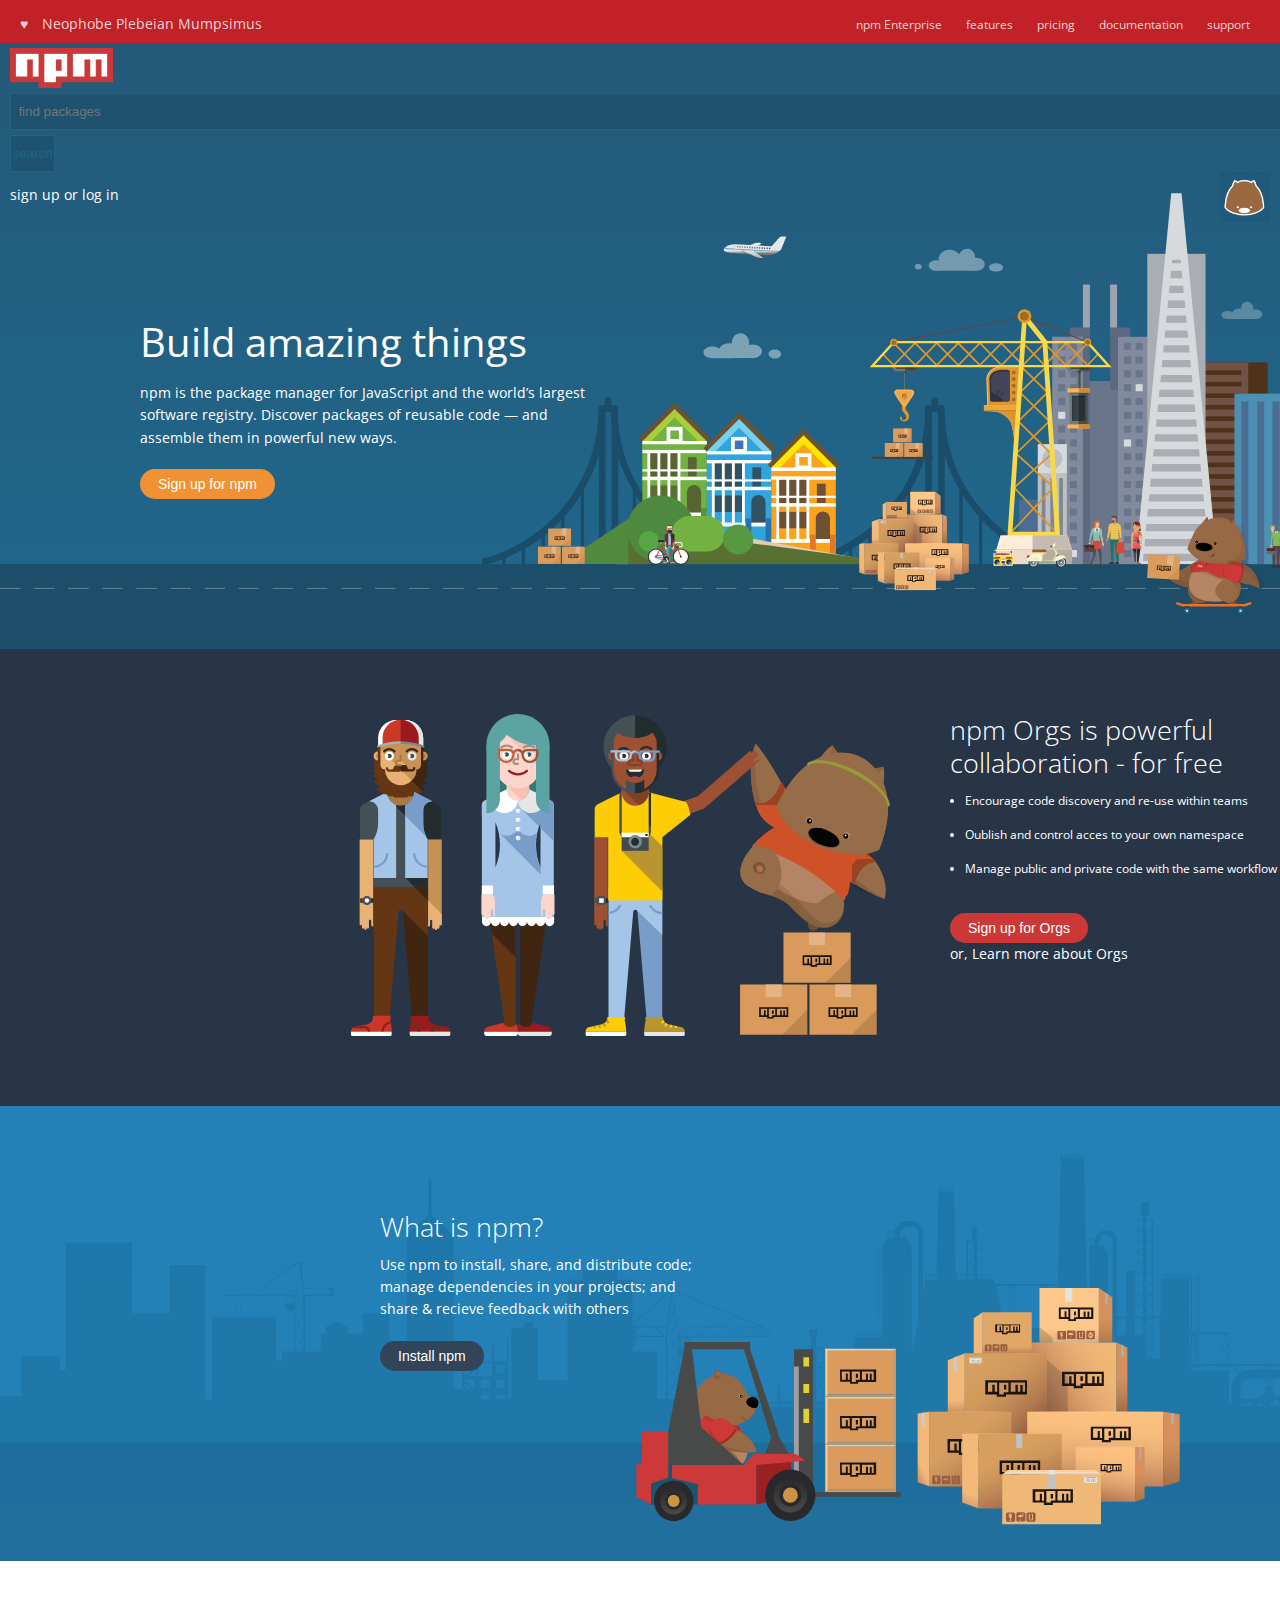
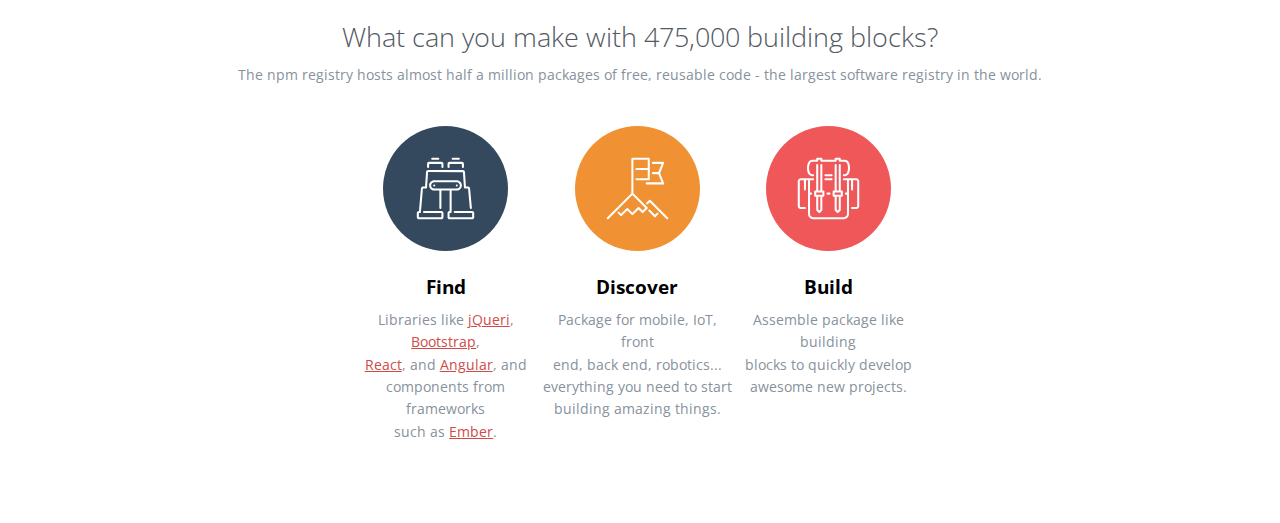
==== commit fe1de49c: "Merge 94bc0d088c9f215e978d3dc236a319a71f0a98a3 into d1d0f5d5d74f339c54553704d7e29dfd8fbf4cf8" ====
--- a/index.html
+++ b/index.html
@@ -1,114 +1,114 @@
 <!DOCTYPE html>
 <html lang="en">
 <head>
+  <link rel="stylesheet" type="text/css" href="styles.css">
   <meta charset="UTF-8">
   <meta name="viewport" content="width=device-width, initial-scale=1.0">
   <meta http-equiv="X-UA-Compatible" content="ie=edge">
   <title>npm</title>
-  <link rel="stylesheet" type="text/css" href="style.css">
 </head>
 <body>
-  <!-- Your code goes here -->
 
-  <!--Nav Bar-->
-<nav>
-  <div class="top-left">
-    <a class = "heart" href="#">♥︎</a>
-    <span class="acronym">Neophobe Plebeian Mumpsimus</span>
-  </div>
-  <ul class="top-links">
-    <li><a href="#">npm Enterprise</a></li>
-    <li><a href="#">features</a></li>
-    <li><a href="#">pricing</a></li>
-    <li><a href="#">documentation</a></li>
-    <li><a href="#">support</a></li>
-  </ul>
-</nav>
+  <!-- barra de navegación -->
+  <nav>
+    <div class="top-left">
+      <a class="heart" href="#">♥︎</a>
+      <span class="acronym">Neophobe Plebeian Mumpsimus</span>
+    </div>
+    <ul class="top-links">
+      <li><a href="#">npm Enterprise</a></li>
+      <li><a href="#">features</a></li>
+      <li><a href="#">pricing</a></li>
+      <li><a href="#">documentation</a></li>
+      <li><a href="#">support</a></li>
+    </ul>
+  </nav>
 
-<!--Header w/ Heading-->
-<section class="top-background">
-  <div class="search-bar div-shape">
-  <img class="npm" src="../img/npm-logo.png" alt="npm brand logo">
-  <form class="top-form" action="#" placeholder="find packages">
-    <label for="text">
-      <input placeholder ="find packages" type="text">
-    </label>
-  </form>
-  <p class="bear">Sign up or log in</p>
-  <img class="bear" src="../img/bear-logo.png" alt="bear logo">
-  </div>
-  <div class="first-center div-shape">
-  <h2 class="top motto">Build amazing things</h2>
-  <p>npm is the package manager for JavaScript and the <br> world's largest
-  software registry. <br> Discover packages of reusable code -- <br> and assemble them in powerful new ways.</p>
-  <button class="orange">Sign up for npm</button>
-  <img class="cs" src="../img/city-scape.svg" width:100px; height: 100px; alt="cityscape">
-  </div>
-  </div>
-</section>
+  <!-- header -->
+  <header>
+    <div class="top-background">
+      <img class="header-logo" src="images/npm-logo.png" alt="logo">
+      <form class="top-left" action="#">
+        <input class="header-bar" type="text" placeholder="  find packages">
+        <button class="search-bar" type="submit" value="send">search</button>
+      </form>
+      <div>
+        <p class="header-link"><a href="#">sign up</a> or <a href="#">log in</a></p>
+        <img class="log-bear" src="images/bear-logo.png" alt="bear logo">
+      </div>
+    </div>
+    <div class="clearfix"></div>
+    <div class="header-content">
+        <h1>Build amazing things</h1>
+        <p>npm is the package manager for JavaScript and the world’s largest
+          <br>software registry. Discover packages of reusable code — and
+          <br>assemble them in powerful new ways.</p>
+        <button class="button"><a href="#">Sign up for npm</a></button>
+    </div>
+  </header>
 
-<!--Section 1 w/ Heading and Ul-->
-<section id="Features" class="second-bg">
-  <div class="second-pic div-shape">
-      <img class="collabo" src="../img/collaboration.svg" width: 50px; height 50px; alt="Group photo">
-  </div>
-  <div class="second-text div-shape">
-      <h3>npm Orgs is powerful collaboration -- for free</h3>
+  <!-- primera sección -->
+  <section id="collaboration">
+  <div class="collaboration-content">
+    <img src="images/collaboration.svg" alt="collaboration image" width="60%" height="60%" relative>
+    <div class="collaboration-text">
+    <h2>npm Orgs is powerful<br>collaboration - for free</h2>
     <ul>
       <li>Encourage code discovery and re-use within teams</li>
-      <li>Publish and control access to your own namespace</li>
+      <li>Oublish and control acces to your own namespace</li>
       <li>Manage public and private code with the same workflow</li>
     </ul>
-    <button class="red">Sign up for Orgs</button>
-    <p>or,</p>
-    <a href="#">Learn more about Orgs</a>
+    <button class="button collaboration-button"><a href="#">Sign up for Orgs</a></button>
+    <br><p>or, <a href="#">Learn more about Orgs</a></p>
   </div>
-</section>
+  </div><div class="clearfix"></div>
+  </section>
 
-<!--Section 2 w/ Heading-->
-<section id="About Us" class="third-bg">
-<div>
-  <img class="3rd" src="../img/3rdsection.jpe" alt="skyline picture">
-  <div class="third-text div-shape">
-  <h3>What is npm?</h3>
-  <p>Use npm to install, share, and distribute code; <br> manage dependencies in your projects; <br> and share & receive feedback with others.</p>
-<button class="gray">Install npm</button>
-</div>
-<div class="bear-lift">
-<img src="../img/forklift.svg" alt="bear on forklift">
-</div>
-</section>
+  <!-- segunda sección -->
+  <section id="information-npm">
+    <div class="information-text">
+    <h2>What is npm?</h2>
+    <p>Use npm to install, share, and distribute code;
+      <br>manage dependencies in your projects; and
+      <br>share & recieve feedback with others</p>
+    <button class="button information-button"><a href="#">Install npm</a></button>
+    </div><div class="clearfix"></div>
+  </section>
 
-<!--Section 3 w/ Heading and Div's-->
-<section id="Options" class="fourth-bg">
-  <br>
-  <br>
-  <br>
-  <br>
-  <br>
-  <br>
-  <div class="fourth-box div-shape">
-<h3>What can you make with 475,000 building blocks?</h3>
-<p>The npm registry hosts almost half a million packages of free, reusable code -- the largest software registry in the world.</p>
+  <!-- tercera sección -->
+  <section id="build">
+  <div class="build-heading">
+    <h2>What can you make with 475,000 building blocks?</h2>
+    <p class="paragraph">The npm registry hosts almost half a million packages of free, reusable code - the largest software registry in the world.</p>
   </div>
 
-<div class="choices div-shape">
-  <div class="binoc">
-  <img src="../img/binoculars.svg" alt="binoculars">
-    <h5>Find</h5>
-      <p>Libraries like <span class="lang">JQuery</span>, <span class="lang">Bootstrap</span>, <span class="lang">React</span>, and<span class="lang">Angular</span>frameworks such as <span class="lang">Ember</span>.</p>
-      </div>
-      <div class="mtn">
-      <img src="../img/mountain-flag.svg" alt="mountain">
-    <h5>Discover</h5>
-      <p>Packages for mobile, IoT, front end, back end, robotics... everything you need to start building amazing things.</p>
-      </div>
-      <div class="bp">
-      <img src="../img/backpack.svg" alt="toolkit">
-  <h5>Build</h5>
-  <p>Assemble packages like building blocks to quickly develop awesome new projects.</p>
+  <div class="build-content">
+    <div class="build-box col-3">
+      <img class="img" src="images/binoculars.svg" alt="binoculars image">
+      <h3>Find</h3>
+      <p>Libraries like <a href="#">jQueri</a>, <a href="#">Bootstrap</a>,
+        <br><a href="#">React</a>, and <a href="#">Angular</a>, and
+        <br>components from frameworks
+        <br>such as <a href="#">Ember</a>.</p>
     </div>
+    
+    <div class="build-box col-3 col-middle">
+      <img class="img" src="images/mountain-flag.svg" alt="mountain image">
+      <h3>Discover</h3>
+      <p>Package for mobile, IoT, front
+        <br>end, back end, robotics...
+        <br>everything you need to start
+        <br>building amazing things.</p>
     </div>
+
+    <div class="build-box col-3">
+      <img class="img" src="images/backpack.svg" alt="backpack image">
+      <h3>Build</h3>
+      <p>Assemble package like building
+        <br>blocks to quickly develop
+        <br>awesome new projects.</p>
+    </div>
+  </div><div class="clearfix"></div>
   </section>
 
 </body>
--- a/styles.css
+++ b/styles.css
@@ -0,0 +1,248 @@
+@import url('https://fonts.googleapis.com/css?family=Open+Sans:300,400');
+
+* {
+  margin: 0;
+  padding: 0;
+}
+
+.clearfix { clear: both;}
+
+body{
+  font-family: "Open Sans", sans-serif;
+  line-height: 1.4em;
+}
+
+h1 {
+  font-size: 2.5rem;
+  line-height: 2em;
+  font-weight: normal;
+}
+
+h2 {
+  font-size: 1.7em;
+  line-height: 1.2em;
+  font-weight: lighter;
+  margin-bottom: 10px;
+}
+
+h3 {
+  color: black;
+  margin-bottom: 10px;
+}
+
+p {
+  font-size: 14px;
+}
+
+li {
+  margin-bottom: 12px;
+  margin-left: 15px;
+  font-size: 12px;
+}
+
+.button {
+  background: rgb(240, 146, 51);
+  color: #fff;
+  font-size: 14px;
+  border: none;
+  border-radius: 20px;
+  margin-top: 20px;
+  padding: 7px 18px;
+}
+
+/* Estilos del Navegador-Menú */
+
+nav {
+  background-color: #C12127;
+  color: rgba(255,255,255,0.8);
+  padding: 13px 0 30px;
+  font-size: .875rem;
+}
+
+nav a {
+  color: rgba(255,255,255,0.8);
+  text-decoration: none;
+}
+
+.top-left {
+  margin: 0 10px;
+  float:left;
+}
+
+.heart {
+  margin: 0 10px;
+}
+
+.top-links {
+  display: inline-block;
+  float: right;
+  padding: 0;
+  margin: 0 20px 0 0;
+}
+
+.top-links li {
+  display: inline-block;
+  margin: 0 10px;
+}
+
+/* Estilos del Header */
+
+#top-background {
+  background: rgb(32, 101, 136);
+}
+
+header {
+  background: url(images/city-scape.svg) 0 0 no-repeat;
+  background-size: cover;
+  padding: 0 0 150px;
+  color: #fff;
+}
+
+          /* Primer Div */
+.header-logo {
+  height: 40px;
+  margin: 5px 0 0 10px;
+  float: left;
+}
+
+.header-bar {
+  background: rgb(31, 82, 111);
+  width: 1300px;
+  height: 35px;
+  margin-top: 5px;
+  border: 1px solid rgb(32, 101, 136);
+  float: left;
+}
+
+.search-bar {
+  background: rgb(31, 82, 111);
+  color: rgb(32, 101, 136);
+  width: 45px;
+  height: 37px;
+  margin-top: 5px;
+  border: 1px solid rgb(32, 101, 136);
+  float: left;
+}
+
+header a {
+  color: #fff;
+  text-decoration: none;
+}
+
+.header-link {
+  float: left;
+  position:relative;
+  margin: 12px 0 0px 10px;
+}
+
+.log-bear {
+  float:right;
+  position: relative;
+  height:50px;
+  margin-right: 10px;
+}
+
+          /* Segundo Div */
+
+.header-content {
+  width: 1000px;
+  margin: 80px auto 0;
+}
+
+/*  Estilos de la primera sección */
+
+#collaboration {
+  background: rgb(39, 53, 71);
+  width: auto;
+  padding: 5px 0 70px;
+  margin: 0 auto;
+  color: #fff;
+}
+
+#collaboration a {
+  text-decoration: none;
+  color: #fff;
+}
+
+.collaboration-content{
+  width: 1200px;
+  margin: 0 350px;
+}
+
+#collaboration img{
+  width: 45%;
+  float: left;
+  margin: 5% 5% 0 0;
+}
+
+.collaboration-text {
+  width: 50%;
+  float: left;
+  margin: 60px 0 0;
+}
+
+.collaboration-button {
+  background: rgb(203, 56, 55);
+}
+
+/* Estilos de la segunda sección */
+
+#information-npm {
+  background: url(images/forklift.svg) 0 0 no-repeat;
+  background-size: cover;
+  padding: 5px 0 450px;
+  color: #fff;
+  position: relative;
+}
+
+#information-npm a {
+  text-decoration: none;
+  color: #fff;
+}
+
+.information-text {
+  position: absolute;
+  margin: 100px 0 0 380px;
+}
+
+.information-button {
+  background: rgb(49, 68, 88);
+}
+
+/* Tercera sección*/
+
+.build-heading {
+  background: white;
+  text-align: center;
+  margin: 60px 0 40px;
+  color: rgb(83, 88, 98);
+}
+
+.build-heading .paragraph {
+  color: rgb(135, 145, 156);
+}
+
+.build-content {
+  margin: 0 auto;
+  color: rgb(135, 145, 156);
+  margin: 0 350px;
+}
+
+.build-box {
+  text-align: center;
+  padding-bottom: 80px;
+}
+
+.build-box .img {
+  width: 125px;
+  margin-bottom: 20px;
+}
+
+.build-box a{
+  color:rgb(208, 74, 73);
+}
+
+.col-3 {
+  float: left;
+  width: 33%;
+}
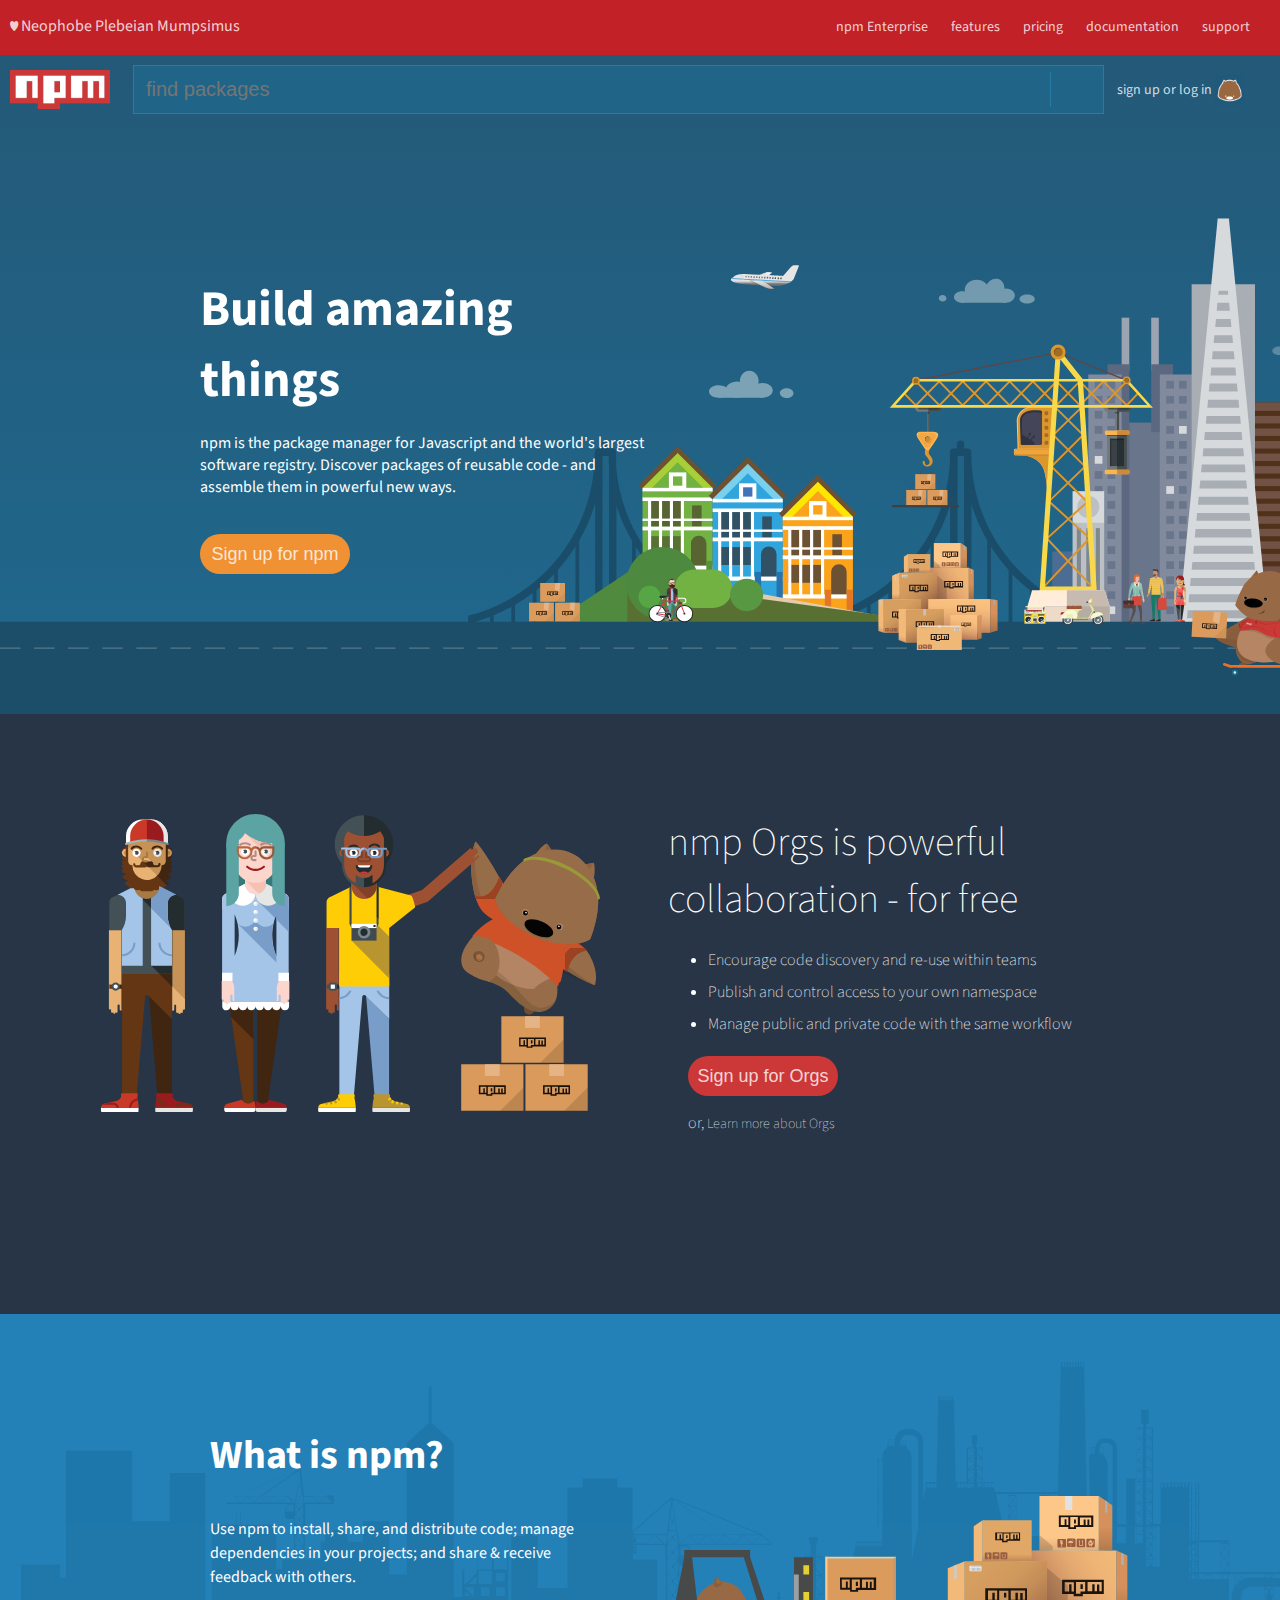
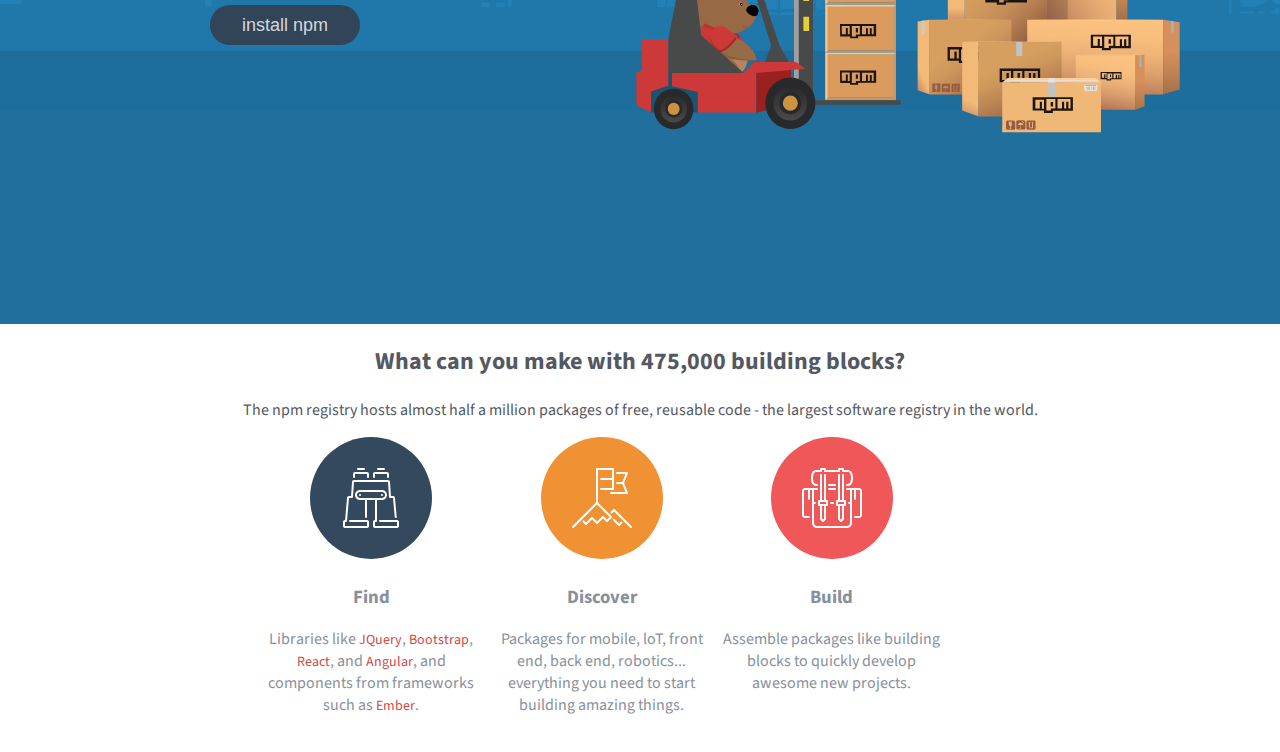
==== commit 9b068d16: "Merge 49d5bdac598be64048b1a24c1f6361d1b7a8b801 into d1d0f5d5d74f339c54553704d7e29dfd8fbf4cf8" ====
--- a/index.html
+++ b/index.html
@@ -1,21 +1,21 @@
 <!DOCTYPE html>
 <html lang="en">
 <head>
-  <link rel="stylesheet" type="text/css" href="styles.css">
   <meta charset="UTF-8">
   <meta name="viewport" content="width=device-width, initial-scale=1.0">
   <meta http-equiv="X-UA-Compatible" content="ie=edge">
   <title>npm</title>
+  <link rel="stylesheet" href="css/style.css">
+  <link href="https://fonts.googleapis.com/css?family=Roboto|Source+Sans+Pro|Fira+Mono|Source+Sans+Pro|Roboto+Mono|Cutive+Mono" rel="stylesheet">
+  <link rel="stylesheet" href="https://use.fontawesome.com/releases/v5.3.1/css/all.css" integrity="sha384-mzrmE5qonljUremFsqc01SB46JvROS7bZs3IO2EmfFsd15uHvIt+Y8vEf7N7fWAU" crossorigin="anonymous">
 </head>
 <body>
-
-  <!-- barra de navegación -->
   <nav>
     <div class="top-left">
-      <a class="heart" href="#">♥︎</a>
-      <span class="acronym">Neophobe Plebeian Mumpsimus</span>
+      <a href="#">♥︎</a>
+      <span>Neophobe Plebeian Mumpsimus</span>
     </div>
-    <ul class="top-links">
+    <ul class="top-right">
       <li><a href="#">npm Enterprise</a></li>
       <li><a href="#">features</a></li>
       <li><a href="#">pricing</a></li>
@@ -24,92 +24,85 @@
     </ul>
   </nav>
 
-  <!-- header -->
   <header>
-    <div class="top-background">
-      <img class="header-logo" src="images/npm-logo.png" alt="logo">
-      <form class="top-left" action="#">
-        <input class="header-bar" type="text" placeholder="  find packages">
-        <button class="search-bar" type="submit" value="send">search</button>
-      </form>
-      <div>
-        <p class="header-link"><a href="#">sign up</a> or <a href="#">log in</a></p>
-        <img class="log-bear" src="images/bear-logo.png" alt="bear logo">
+    <div class="search-group">
+      <div class="search-left">
+        <img src="images/npm-logo.png" alt="npm logo">
+          <div class="header-search">
+              <input type="text" class="form-control empty" id="iconified" placeholder="find packages" /> 
+              <i class="fas fa-search fa-2x bordered"></i>
+          </div>
+      </div>
+        <div class="search-right">
+          <article class="words">
+            <a href="#">sign up</a>
+            <span> or </span>
+            <a href="#">log in</a>
+          </article>
+          <img src="images/bear-logo.png" alt="bear head logo">
+        </div>
+      </div>
+    <div class="main-header">
+      <div class="content-header">
+        <h1>Build amazing things</h1>
+        <p>npm is the package manager for Javascript and the world's largest software registry. Discover packages of reusable code - and assemble them in powerful new ways.</p>
+        <button>Sign up for npm</button>
+      </div>
+  </div>
+  </header>
+
+  <section id="section-one">
+    <div class="collab-section">
+      <img src="images/collaboration.svg" alt="collaboration">
+      <div class="collab-content">
+        <h1 class="heading">nmp Orgs is powerful collaboration - for free</h1>
+        <ul>
+          <li>Encourage code discovery and re-use within teams</li>
+          <li>Publish and control access to your own namespace</li>
+          <li>Manage public and private code with the same workflow</li>
+        </ul>
+          <div class="sign-btn">
+            <button>Sign up for Orgs</button>
+            <p>or, <a href="#">Learn more about Orgs</a></p>
+          </div>
       </div>
     </div>
-    <div class="clearfix"></div>
-    <div class="header-content">
-        <h1>Build amazing things</h1>
-        <p>npm is the package manager for JavaScript and the world’s largest
-          <br>software registry. Discover packages of reusable code — and
-          <br>assemble them in powerful new ways.</p>
-        <button class="button"><a href="#">Sign up for npm</a></button>
-    </div>
-  </header>
-
-  <!-- primera sección -->
-  <section id="collaboration">
-  <div class="collaboration-content">
-    <img src="images/collaboration.svg" alt="collaboration image" width="60%" height="60%" relative>
-    <div class="collaboration-text">
-    <h2>npm Orgs is powerful<br>collaboration - for free</h2>
-    <ul>
-      <li>Encourage code discovery and re-use within teams</li>
-      <li>Oublish and control acces to your own namespace</li>
-      <li>Manage public and private code with the same workflow</li>
-    </ul>
-    <button class="button collaboration-button"><a href="#">Sign up for Orgs</a></button>
-    <br><p>or, <a href="#">Learn more about Orgs</a></p>
-  </div>
-  </div><div class="clearfix"></div>
   </section>
 
-  <!-- segunda sección -->
-  <section id="information-npm">
-    <div class="information-text">
-    <h2>What is npm?</h2>
-    <p>Use npm to install, share, and distribute code;
-      <br>manage dependencies in your projects; and
-      <br>share & recieve feedback with others</p>
-    <button class="button information-button"><a href="#">Install npm</a></button>
-    </div><div class="clearfix"></div>
+  <section id="section-two">
+    <div class="info-section">
+     <h2 class="heading-info">What is npm?</h2>
+      <p>Use npm to install, share, and distribute code; manage dependencies in your projects; and share & receive feedback with others. </p>
+      <button>install npm</button>
+    </div>
   </section>
 
-  <!-- tercera sección -->
-  <section id="build">
-  <div class="build-heading">
-    <h2>What can you make with 475,000 building blocks?</h2>
-    <p class="paragraph">The npm registry hosts almost half a million packages of free, reusable code - the largest software registry in the world.</p>
-  </div>
-
-  <div class="build-content">
-    <div class="build-box col-3">
-      <img class="img" src="images/binoculars.svg" alt="binoculars image">
-      <h3>Find</h3>
-      <p>Libraries like <a href="#">jQueri</a>, <a href="#">Bootstrap</a>,
-        <br><a href="#">React</a>, and <a href="#">Angular</a>, and
-        <br>components from frameworks
-        <br>such as <a href="#">Ember</a>.</p>
-    </div>
-    
-    <div class="build-box col-3 col-middle">
-      <img class="img" src="images/mountain-flag.svg" alt="mountain image">
-      <h3>Discover</h3>
-      <p>Package for mobile, IoT, front
-        <br>end, back end, robotics...
-        <br>everything you need to start
-        <br>building amazing things.</p>
+  <section id="section-three">
+    <div class="top-make">
+      <h2>What can you make with 475,000 building blocks?</h2>
+      <p>The npm registry hosts almost half a million packages of free, reusable code - the largest software registry in the world.</p>  
     </div>
 
-    <div class="build-box col-3">
-      <img class="img" src="images/backpack.svg" alt="backpack image">
-      <h3>Build</h3>
-      <p>Assemble package like building
-        <br>blocks to quickly develop
-        <br>awesome new projects.</p>
+    <div class="bottom-make">
+    <div class="find">
+      <img src="images/binoculars.svg" alt="binoculars icon">
+      <h3>Find</h3>
+      <p>Libraries like <a href="#">JQuery</a>, <a href="#">Bootstrap</a>, <a href="#">React</a>, and <a href="#">Angular</a>, and components from frameworks such as <a href="#">Ember</a>.</p>
     </div>
-  </div><div class="clearfix"></div>
+
+    <div class="discover">
+      <img src="images/mountain-flag.svg" alt="mountain and flag icon">
+      <h3>Discover</h3>
+      <p>Packages for mobile, loT, front end, back end, robotics... everything you need to start building amazing things.</p>
+    </div>
+
+    <div class="build">
+      <img src="images/backpack.svg" alt="backpack icon">
+      <h3>Build</h3> 
+      <p>Assemble packages like building blocks to quickly develop awesome new projects.</p>
+    </div>
+  </div>
   </section>
-
+  
 </body>
 </html>
--- a/css/style.css
+++ b/css/style.css
@@ -0,0 +1,289 @@
+body {
+  padding: 0;
+  margin: 0;
+  font-family: 'Source Sans Pro', sans-serif;
+}
+
+nav {
+  background-color: #C12127;
+  color: rgba(255,255,255,0.8);
+  padding-top: 15px;
+  height: 40px;
+  margin: 0;
+}
+
+nav a {
+  color: rgba(255,255,255,0.8);
+  text-decoration: none;
+}
+
+.top-right {
+  float: right;
+  padding: 0;
+  margin: 0 20px 0 0;
+}
+
+.top-right li {
+  display: inline-block;
+  margin: 0 10px;
+}
+
+.top-left {
+  display: inline-block;
+  vertical-align: text-bottom;
+  padding-left: 10px;
+}
+
+header {
+  background-image: url(../images/city-scape.svg);
+}
+
+.search-group {
+  display: inline-block;
+  width: 100%;
+  margin-top: 10px;
+}
+
+.search-left img {
+  width: 100px;
+  height: auto;
+  padding: 0;
+  margin: 0;
+}
+
+.search-left {
+  display: inline-block;
+  width: 87%;
+  height: auto;
+}
+
+.search-left img, input {
+  display: inline-block;
+  height: auto;
+  margin: 5px 0;
+  vertical-align: middle;
+  margin-left: 10px;
+}
+
+.search-left input {
+  width: 93%;
+  height: 35px;
+  font-size: 125%;
+  background-color: rgb(32, 101, 136);
+  border: none;
+  outline: none;
+  padding-right: 0;
+  margin-right: 0;
+}
+
+
+div.header-search {
+  background-color: rgb(32, 101, 136);
+  border: 1px solid #277ba5;
+  width: 87%;
+  display: inline-block;
+  margin-left: 20px;
+  margin-right: 0;
+}
+
+i.bordered {
+  height: 35px;
+  border-left: 1px solid #277ba5;
+  display: inline-block;
+  width: 3%;
+  padding-left: 7px;
+}
+
+.fas {
+  vertical-align: middle;
+  color: rgba(255,255,255,0.8);
+}
+
+.search-right {
+  display: inline-block;
+  width: 10%;
+  margin-left: 0;
+}
+
+.search-right img {
+  width: 30px;
+}
+
+.search-right img, .words {
+  display: inline-block;
+  vertical-align: middle;
+}
+
+.search-right .words, a {
+  color: rgba(255,255,255,0.8);
+  text-decoration: none;
+  font-size: 14px;
+}
+
+.main-header {
+  width: 100%;
+  height: 600px;
+  margin: 0 auto;
+  display: inline-block;
+}
+
+.content-header {
+  width: 35%;
+  margin: 160px auto 0 200px;;
+  color: #fff;
+}
+
+.content-header h1 {
+  font-size: 50px;
+  margin-bottom: 0;
+}
+
+.content-header button {
+  background-color: rgb(240, 146, 51);
+  color: rgba(255,255,255,0.8);
+  width: 150px;
+  height: 40px;
+  border-radius: 25px; 
+  border: none;
+  font-size: 18px;
+  margin-top: 20px;
+  -webkit-transition: background-color .5s;
+  -moz-transition: background-color .5s;
+  -o-transition: background-color .5s;
+  transition: background-color .5s; 
+}
+
+.content-header button:hover {
+  background-color: rgb(237, 128, 18);
+  cursor: pointer;
+}
+
+.collab-section {
+  background-color: rgb(39, 53, 71);
+  color: #fff;
+  height: 600px;
+  margin: 0;
+  padding: 0;
+}
+
+.collab-section img {
+  width: 500px;
+  height: auto;
+  margin: 100px 0 0 100px;
+}
+
+.collab-content {
+  width: 40%;
+  float: right;
+  margin: 100px 100px 0 0;
+  font-weight: lighter;
+}
+
+.collab-content button {
+  background-color: rgb(203, 56, 55);
+  color: rgba(255,255,255,0.8);
+  width: 150px;
+  height: 40px;
+  border-radius: 25px; 
+  border: none;
+  font-size: 18px;
+}
+
+.collab-content button:hover {
+  cursor: pointer;
+}
+
+.sign-btn {
+  margin: 10px 0 0 20px;
+}
+
+.heading {
+  font-size: 40px;
+  font-weight: lighter;
+  margin: 0;
+  width: 80%;
+}
+
+.collab-content a:hover {
+  text-decoration: underline;
+  font-weight: bold;
+}
+
+.collab-content li {
+  line-height: 200%;
+}
+
+#section-two {
+  background-image: url(../images/forklift.svg);
+  background-repeat: no-repeat;
+  background-size: cover;
+  height: 600px;
+  margin: 0;
+  padding-top: 10px;
+  position: relative;
+}
+
+.info-section {
+  position: absolute;
+  color: #fff;
+  width: 30%;
+  left: 200px;
+  top: 70px;
+  padding: 10px;
+}
+
+.heading-info {
+  font-size: 40px;
+}
+
+.info-section button {
+  background-color: rgb(49, 68, 88);
+  color: rgba(255,255,255,0.8);
+  width: 150px;
+  height: 40px;
+  border-radius: 25px; 
+  border: none;
+  font-size: 18px;
+  -webkit-transition: background-color .5s;
+  -moz-transition: background-color .5s;
+  -o-transition: background-color .5s;
+  transition: background-color .5s;
+}
+
+.info-section button:hover {
+  background-color:rgb(64, 88, 114);
+  cursor: pointer; 
+}
+
+.info-section p {
+  line-height: 150%;
+}
+
+.top-make {
+  margin: 20px auto 0;
+  width: 80%;
+  text-align: center;
+  color: rgb(83, 88, 98);
+}
+
+.bottom-make {
+  margin: 0 auto 20px;
+  width: 60%;
+  text-align: center;
+  display: flex;
+  color: rgb(135, 145, 156);
+}
+
+.bottom-make a {
+  color: rgb(208, 74, 73);
+}
+
+.bottom-make a:hover {
+  text-decoration: underline;
+}
+
+.find, .discover, .build {
+  width: 30%;
+  justify-content: space-between;
+}
+
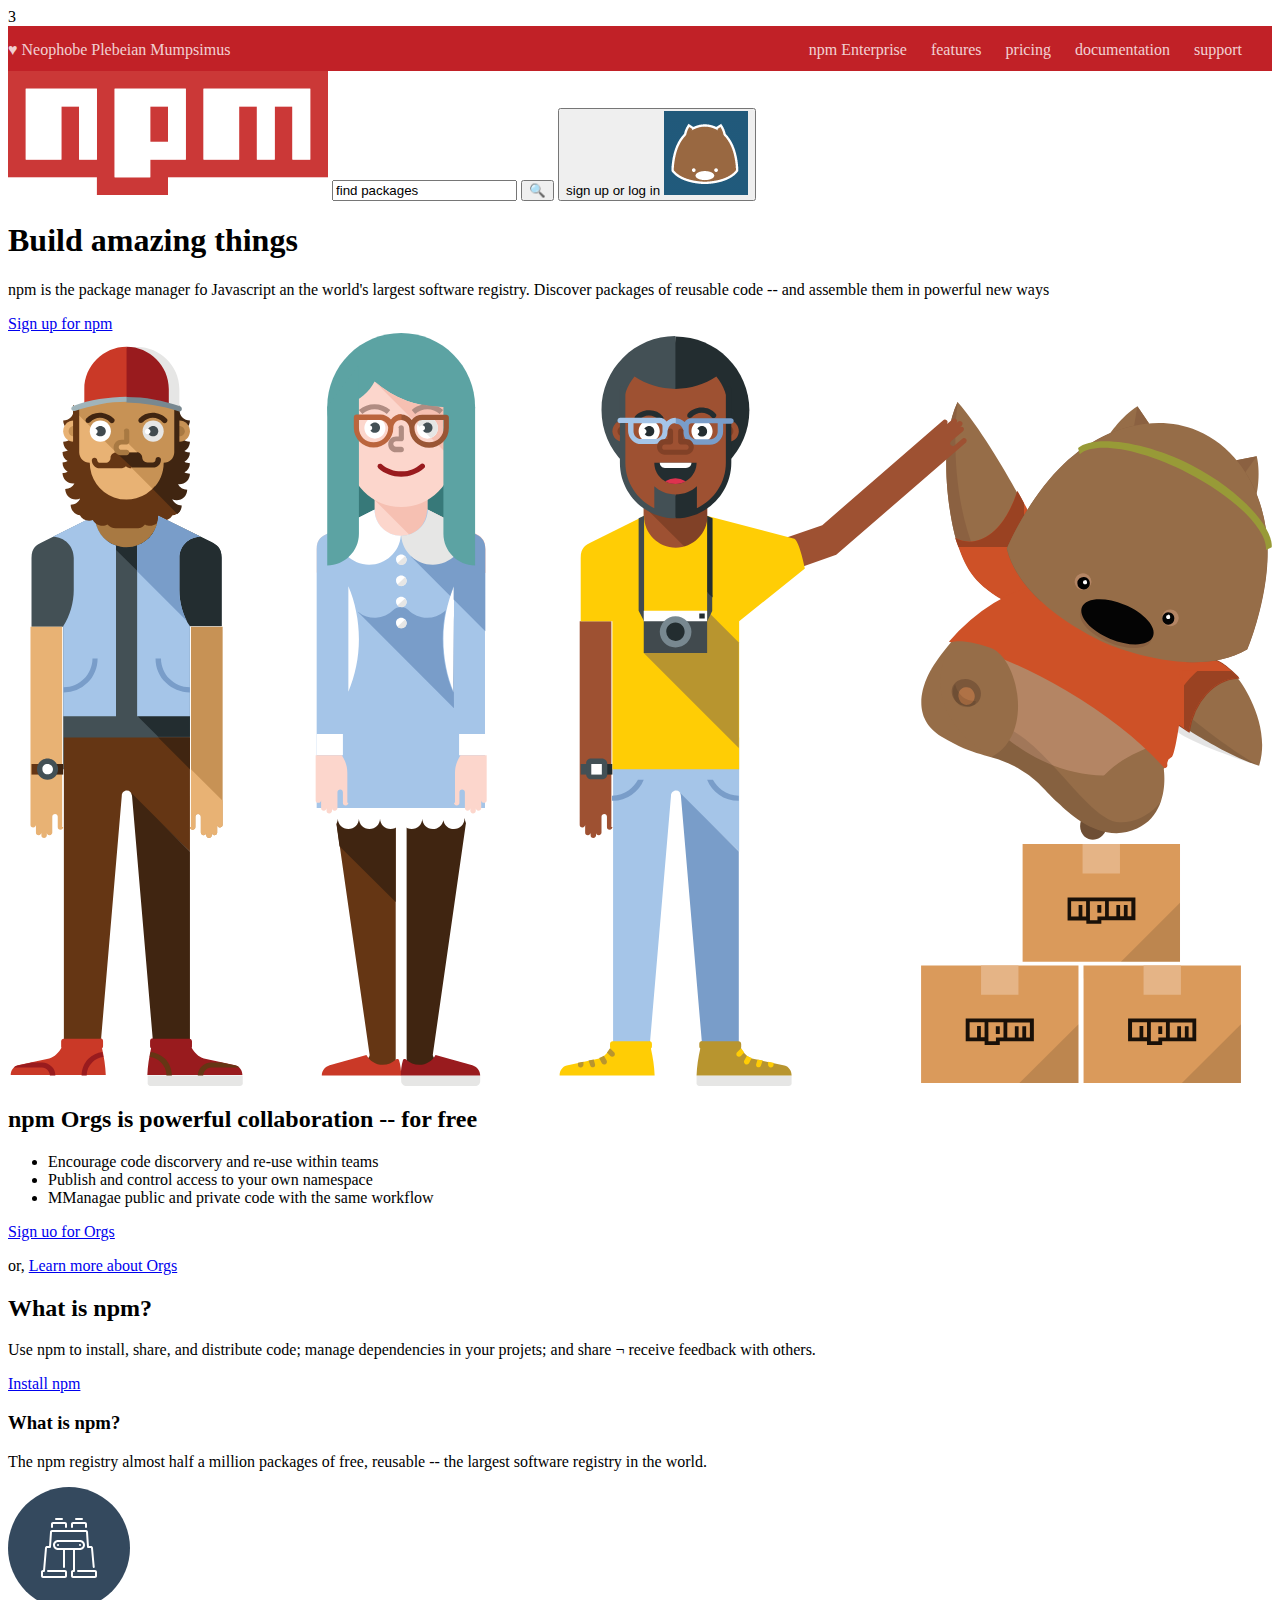
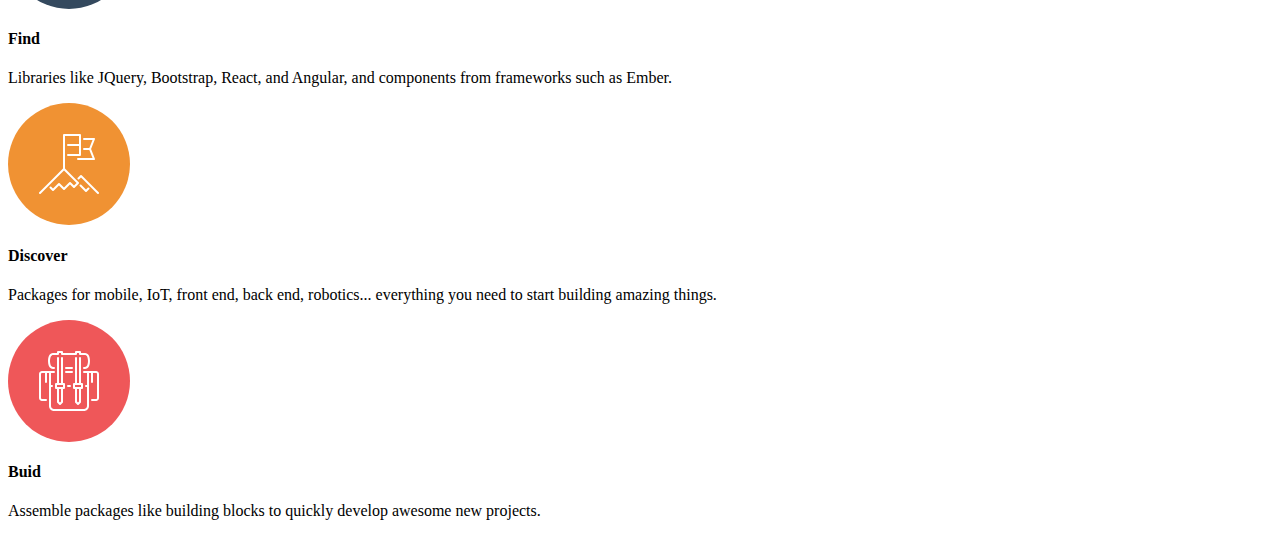
==== commit dd461f79: "Up to header" ====
--- a/index.html
+++ b/index.html
@@ -1,21 +1,19 @@
-<!DOCTYPE html>
+3<!DOCTYPE html>
 <html lang="en">
 <head>
   <meta charset="UTF-8">
   <meta name="viewport" content="width=device-width, initial-scale=1.0">
   <meta http-equiv="X-UA-Compatible" content="ie=edge">
+  <link rel="stylesheet" type="text/css" href="style.css">
   <title>npm</title>
-  <link rel="stylesheet" href="css/style.css">
-  <link href="https://fonts.googleapis.com/css?family=Roboto|Source+Sans+Pro|Fira+Mono|Source+Sans+Pro|Roboto+Mono|Cutive+Mono" rel="stylesheet">
-  <link rel="stylesheet" href="https://use.fontawesome.com/releases/v5.3.1/css/all.css" integrity="sha384-mzrmE5qonljUremFsqc01SB46JvROS7bZs3IO2EmfFsd15uHvIt+Y8vEf7N7fWAU" crossorigin="anonymous">
 </head>
 <body>
   <nav>
     <div class="top-left">
-      <a href="#">♥︎</a>
-      <span>Neophobe Plebeian Mumpsimus</span>
+      <a class = "heart" href="#">♥︎</a>
+      <span class="acronym">Neophobe Plebeian Mumpsimus</span>
     </div>
-    <ul class="top-right">
+    <ul class="top-links">
       <li><a href="#">npm Enterprise</a></li>
       <li><a href="#">features</a></li>
       <li><a href="#">pricing</a></li>
@@ -25,84 +23,58 @@
   </nav>
 
   <header>
-    <div class="search-group">
-      <div class="search-left">
-        <img src="images/npm-logo.png" alt="npm logo">
-          <div class="header-search">
-              <input type="text" class="form-control empty" id="iconified" placeholder="find packages" /> 
-              <i class="fas fa-search fa-2x bordered"></i>
-          </div>
-      </div>
-        <div class="search-right">
-          <article class="words">
-            <a href="#">sign up</a>
-            <span> or </span>
-            <a href="#">log in</a>
-          </article>
-          <img src="images/bear-logo.png" alt="bear head logo">
-        </div>
-      </div>
-    <div class="main-header">
-      <div class="content-header">
-        <h1>Build amazing things</h1>
-        <p>npm is the package manager for Javascript and the world's largest software registry. Discover packages of reusable code - and assemble them in powerful new ways.</p>
-        <button>Sign up for npm</button>
-      </div>
-  </div>
+    <form class="search-bar">
+      <label><img src="images/npm-logo.png" alt=""></label>
+      <input type="text" value="find packages">
+      <input type="submit" value="🔍">
+      <button> sign up or log in <img src="images/bear-logo.png" alt=""></button>
+    </form>
+    <div class="hdr-h1">
+      <h1>Build amazing things</h1>
+
+      <p> npm is the package manager fo Javascript an the world's largest software registry. Discover packages of reusable code -- and assemble them in powerful new ways</p>
+
+      <a href="#">Sign up for npm</a>
+    </div>
+    
   </header>
 
-  <section id="section-one">
-    <div class="collab-section">
-      <img src="images/collaboration.svg" alt="collaboration">
-      <div class="collab-content">
-        <h1 class="heading">nmp Orgs is powerful collaboration - for free</h1>
-        <ul>
-          <li>Encourage code discovery and re-use within teams</li>
-          <li>Publish and control access to your own namespace</li>
-          <li>Manage public and private code with the same workflow</li>
-        </ul>
-          <div class="sign-btn">
-            <button>Sign up for Orgs</button>
-            <p>or, <a href="#">Learn more about Orgs</a></p>
-          </div>
-      </div>
+  <section id="section-1">
+    <img src="images/collaboration.svg" alt="">
+    <h2>npm Orgs is powerful collaboration -- for free </h2>
+    <ul>
+      <li>Encourage code discorvery and re-use within teams</li>
+      <li>Publish and control access to your own namespace</li>
+      <li>MManagae public and private code with the same workflow</li>
+    </ul>
+    <a href="#">Sign uo for Orgs</a>
+    <p>or, <a href="#">Learn more about Orgs</a></p>
+  </section>
+
+  <section id="section-2">
+    <h2>What is npm?</h2>
+    <p>Use npm to install, share, and distribute code; manage dependencies in your projets; and share ¬ receive feedback with others.</p>
+    <a href="#">Install npm</a>
+  </section>
+
+  <section id="section-3">
+    <h3>What is npm?</h3>
+    <p>The npm registry almost half a million packages of free, reusable -- the largest software registry in the world.</p>
+    <div>
+      <img src="images/binoculars.svg">
+      <h4>Find</h4>
+      <p>Libraries like <span> JQuery</span>, <span>Bootstrap</span>, <span>React</span>, and <span>Angular</span>, and components from frameworks such as <span>Ember</span>.</p>
+    </div>
+    <div>
+      <img src="images/mountain-flag.svg">
+      <h4>Discover</h4>
+      <p>Packages for mobile, IoT, front end, back end, robotics... everything you need to start building amazing things.</p>
+    </div>
+    <div>
+      <img src="images/backpack.svg">
+      <h4>Buid</h4>
+      <p>Assemble packages like building blocks to quickly develop awesome new projects.</p>
     </div>
   </section>
-
-  <section id="section-two">
-    <div class="info-section">
-     <h2 class="heading-info">What is npm?</h2>
-      <p>Use npm to install, share, and distribute code; manage dependencies in your projects; and share & receive feedback with others. </p>
-      <button>install npm</button>
-    </div>
-  </section>
-
-  <section id="section-three">
-    <div class="top-make">
-      <h2>What can you make with 475,000 building blocks?</h2>
-      <p>The npm registry hosts almost half a million packages of free, reusable code - the largest software registry in the world.</p>  
-    </div>
-
-    <div class="bottom-make">
-    <div class="find">
-      <img src="images/binoculars.svg" alt="binoculars icon">
-      <h3>Find</h3>
-      <p>Libraries like <a href="#">JQuery</a>, <a href="#">Bootstrap</a>, <a href="#">React</a>, and <a href="#">Angular</a>, and components from frameworks such as <a href="#">Ember</a>.</p>
-    </div>
-
-    <div class="discover">
-      <img src="images/mountain-flag.svg" alt="mountain and flag icon">
-      <h3>Discover</h3>
-      <p>Packages for mobile, loT, front end, back end, robotics... everything you need to start building amazing things.</p>
-    </div>
-
-    <div class="build">
-      <img src="images/backpack.svg" alt="backpack icon">
-      <h3>Build</h3> 
-      <p>Assemble packages like building blocks to quickly develop awesome new projects.</p>
-    </div>
-  </div>
-  </section>
-  
 </body>
 </html>
--- a/style.css
+++ b/style.css
@@ -0,0 +1,35 @@
+nav {
+  background-color: #C12127;
+  color: rgba(255, 255, 255, 0.802);
+  padding-top: 15px;
+  height: 30px;
+}
+
+nav a {
+  color: rgba(255,255,255,0.8);
+  text-decoration: none;
+}
+
+.top-links {
+  display: inline-block;
+  float: right;
+  padding: 0;
+  margin: 0 20px 0 0;
+}
+
+.top-links li {
+  display: inline-block;
+  margin: 0 10px;
+}
+
+.top-left {
+  float: left;
+}
+
+.search-bar {
+  
+}
+
+.hdr-h1 {
+  
+}